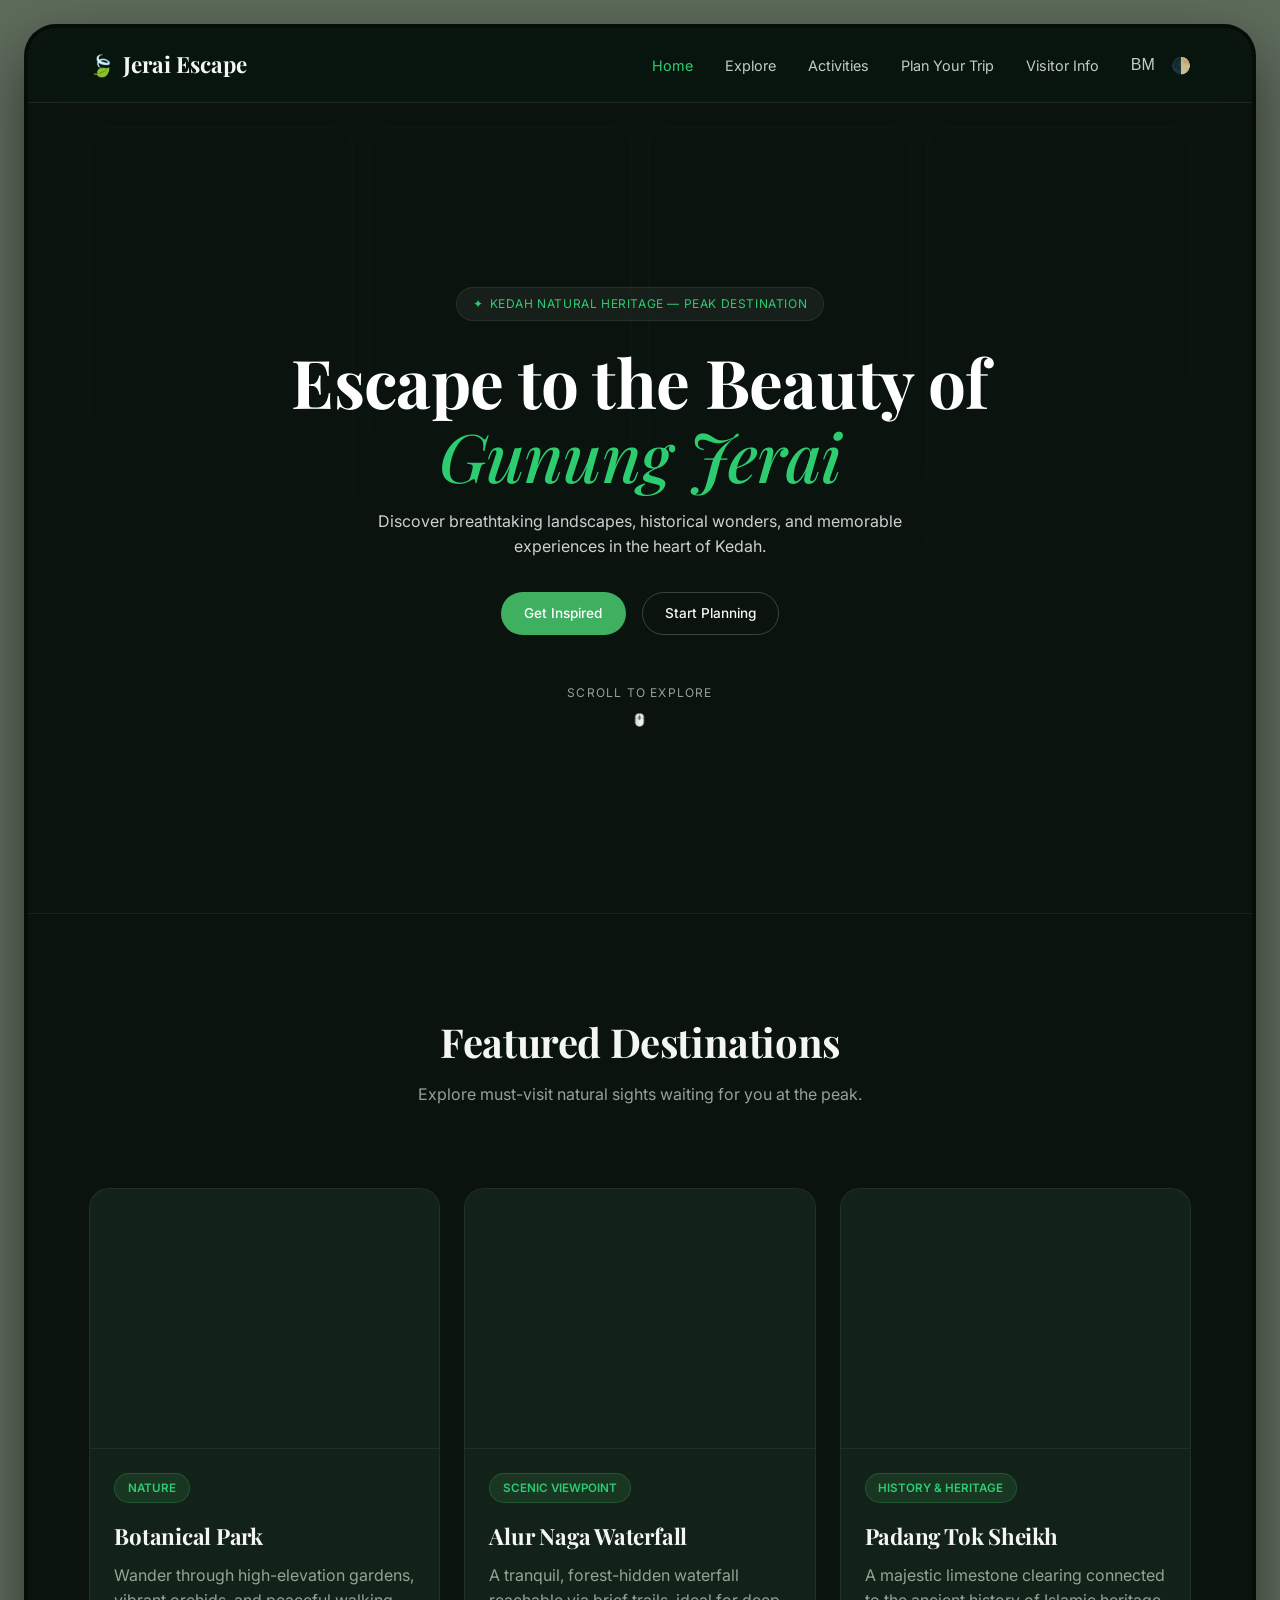
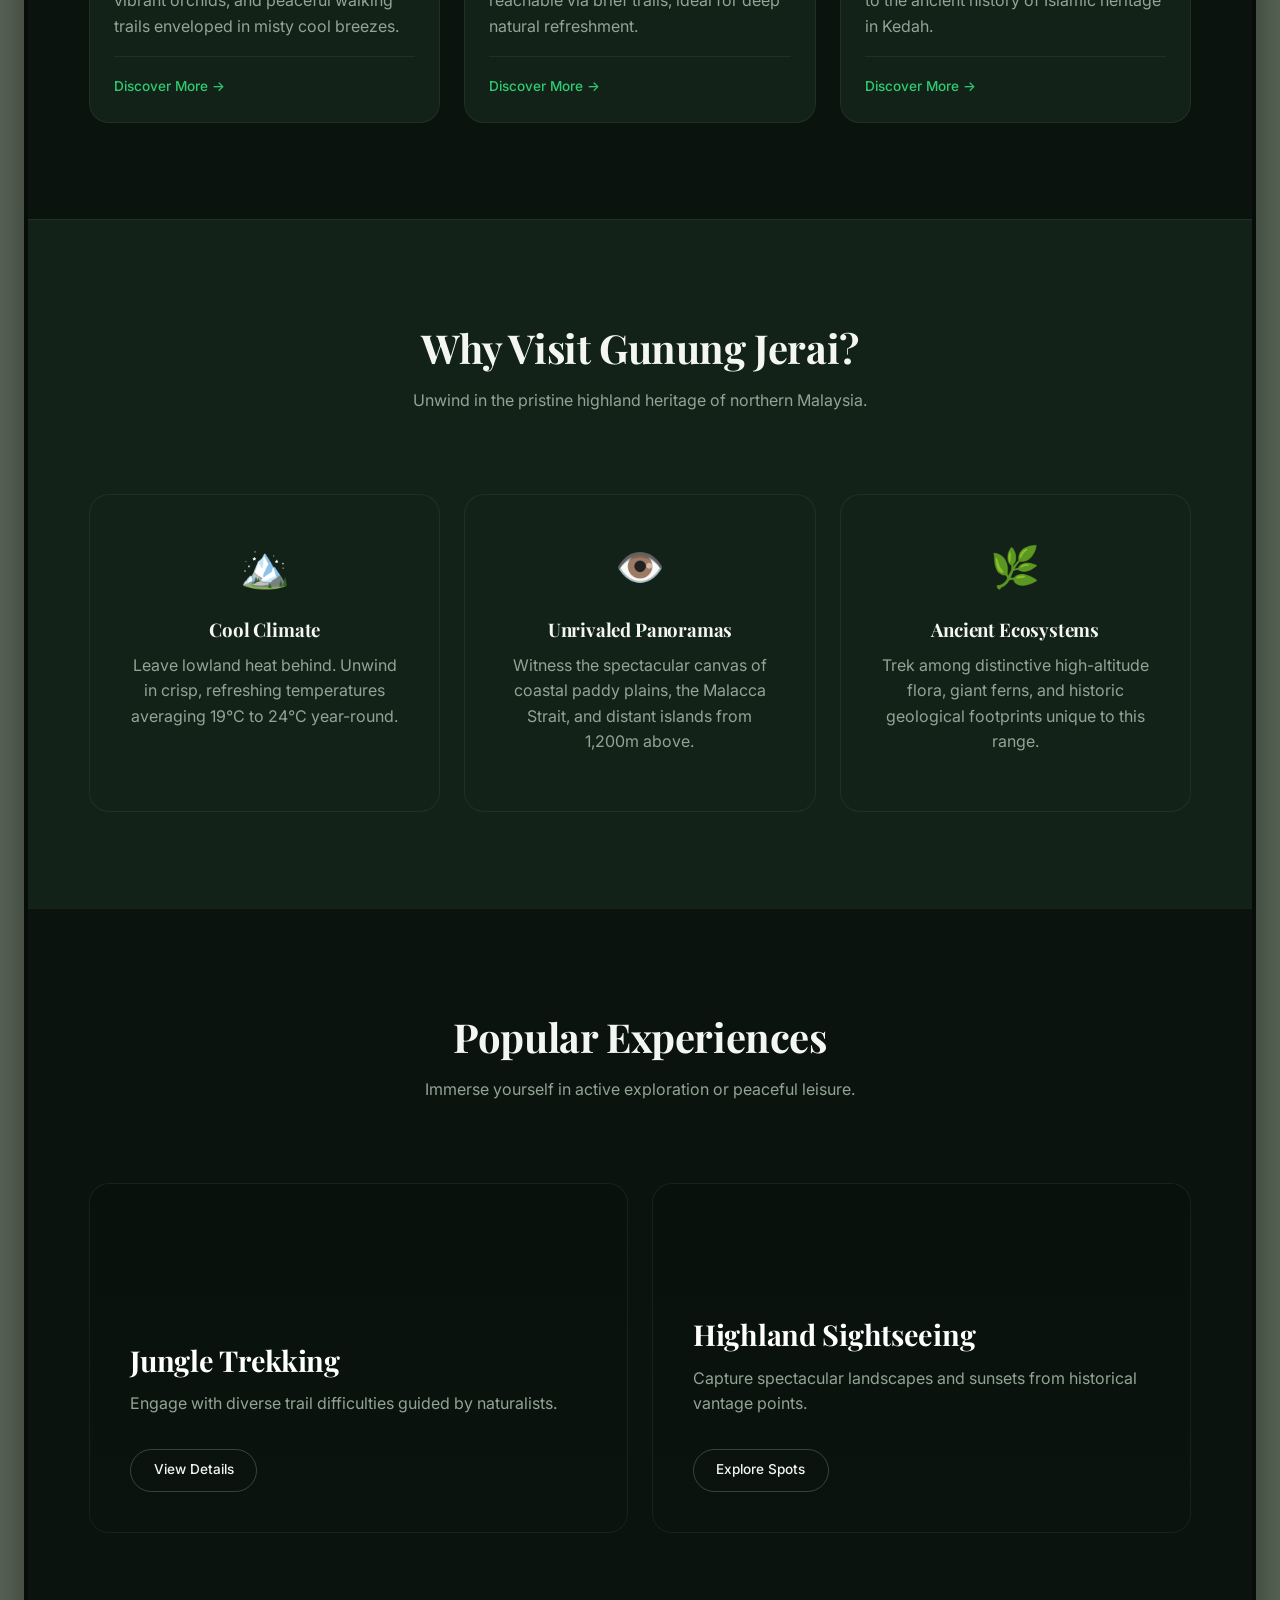
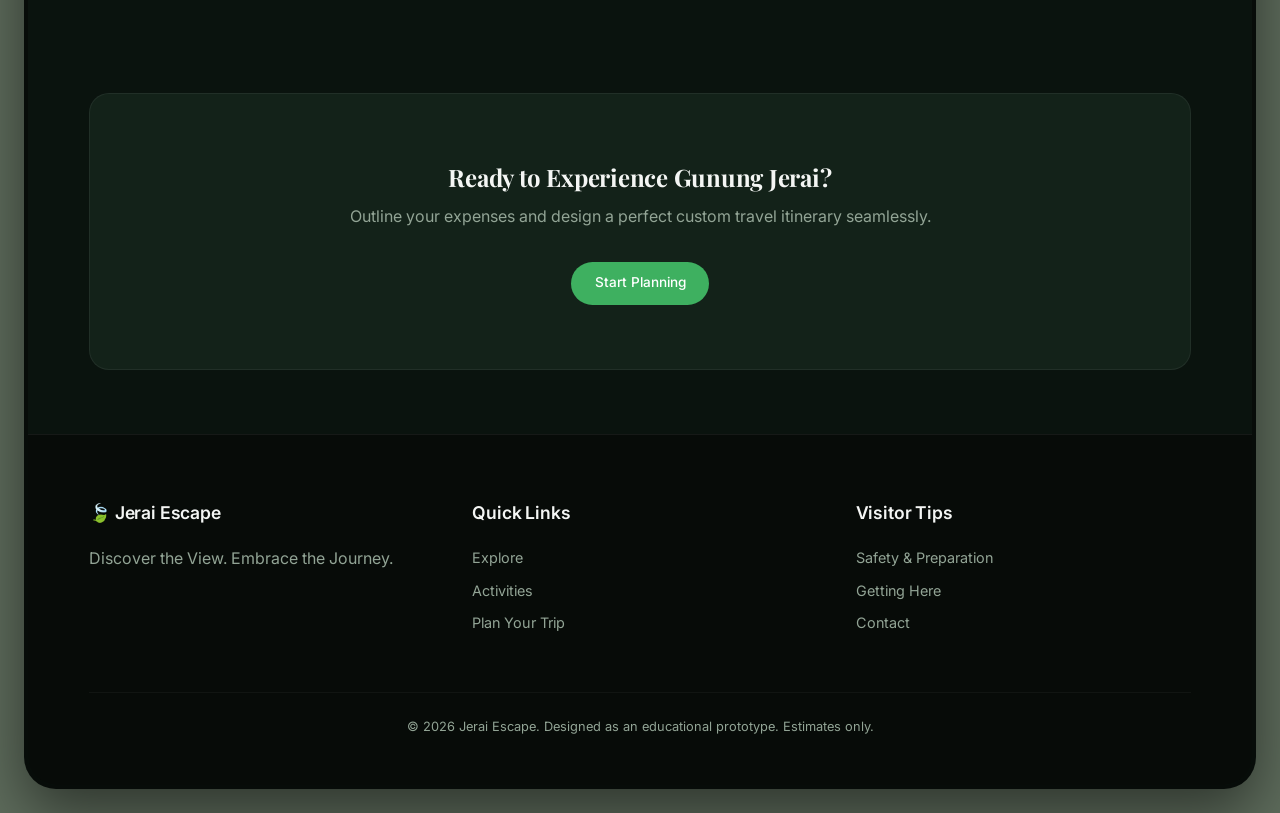
==== index.html @ 663529e4 "Add files via upload" ====
<!DOCTYPE html>
<html lang="en">
<head>
<meta charset="UTF-8">
<meta name="viewport" content="width=device-width, initial-scale=1.0">
<meta name="description" content="Discover Gunung Jerai, Kedah's premier nature tourism destination. Explore beautiful landscapes, waterfalls, and rich heritage.">
<title>Jerai Escape - Modern Nature Tourism</title>
<link rel="stylesheet" href="css/themes.css">
<link rel="stylesheet" href="css/style.css">
<link rel="stylesheet" href="css/responsive.css">
</head>
<body>

<div class="app-container">
<!-- Navbar with translation hooks -->
<nav class="navbar">
    <a href="index.html" class="brand">
    <span class="brand-icon">🍃</span> Jerai Escape
    </a>
    
    <div class="nav-links">
    <a href="index.html" class="active" data-i18n="nav.home">Home</a>
    <a href="attractions.html" data-i18n="nav.explore">Explore</a>
    <a href="activity.html" data-i18n="nav.activities">Activities</a>
    <a href="plan-trip.html" data-i18n="nav.plan">Plan Your Trip</a>
    <a href="visitor-info.html" data-i18n="nav.info">Visitor Info</a>
    
    <div class="controls">
        <button id="lang-toggle" class="btn-icon">BM</button>
        <button id="theme-toggle" class="btn-icon" aria-label="Toggle Theme">🌓</button>
    </div>
    </div>

    <button class="hamburger" aria-label="Menu">☰</button>
</nav>

<main>
    <header class="hero">
    <div class="hero-overlay"></div>
    
    <!-- Lazy loaded background plates -->
    <div class="hero-bg-pane hero-pane-1" style="background-image: url('https://images.unsplash.com/photo-1542272201-b1ca555f8505?auto=format&fit=crop&w=800&q=80');"></div>
    <div class="hero-bg-pane hero-pane-2" style="background-image: url('https://images.unsplash.com/photo-1441974231531-c6227db76b6e?auto=format&fit=crop&w=800&q=80');"></div>
    <div class="hero-bg-pane hero-pane-3" style="background-image: url('https://images.unsplash.com/photo-1432405972618-fc088ee40191?auto=format&fit=crop&w=800&q=80');"></div>
    <div class="hero-bg-pane hero-pane-4" style="background-image: url('https://images.unsplash.com/photo-1507525428034-b723cf961d3e?auto=format&fit=crop&w=800&q=80');"></div>
    <div class="hero-bg-pane hero-pane-5" style="background-image: url('https://images.unsplash.com/photo-1469474968028-56623f02e42e?auto=format&fit=crop&w=800&q=80');"></div>
    <div class="hero-bg-pane hero-pane-6" style="background-image: url('https://images.unsplash.com/photo-1519681393784-d120267933ba?auto=format&fit=crop&w=800&q=80');"></div>
    <div class="hero-bg-pane hero-pane-7" style="background-image: url('https://images.unsplash.com/photo-1502082553048-f009c37129b9?auto=format&fit=crop&w=800&q=80');"></div>

    <div class="hero-content">
        <div class="highlight-badge">
        <span>✦</span> <span data-i18n="hero.badge">Kedah Natural Heritage — Peak Destination</span>
        </div>
        <h1>Escape to the Beauty of <br><span class="color-accent">Gunung Jerai</span></h1>
        <p data-i18n="hero.desc">Discover breathtaking landscapes, historical wonders, and memorable experiences in the heart of Kedah.</p>
        <div class="hero-buttons">
        <a href="attractions.html" class="btn btn-primary" data-i18n="hero.btn_inspire">Get Inspired</a>
        <a href="plan-trip.html" class="btn btn-secondary" data-i18n="hero.btn_plan">Start Planning</a>
        </div>

        <div class="scroll-indicator">
        <span>SCROLL TO EXPLORE</span>
        <span>🖱️</span>
        </div>
    </div>
    </header>

    <section class="section">
    <div class="section-header">
        <h2>Featured Destinations</h2>
        <p>Explore must-visit natural sights waiting for you at the peak.</p>
    </div>
    
    <div class="grid grid-3">
        <article class="card">
        <div class="card-image" style="background-image: url('https://images.unsplash.com/photo-1542272201-b1ca555f8505?auto=format&fit=crop&w=800&q=80');"></div>
        <div class="card-content">
            <span class="badge">Nature</span>
            <h3>Botanical Park</h3>
            <p>Wander through high-elevation gardens, vibrant orchids, and peaceful walking trails enveloped in misty cool breezes.</p>
            <div class="card-footer">
            <a href="attractions.html" class="link-arrow">Discover More →</a>
            </div>
        </div>
        </article>
        
        <article class="card">
        <div class="card-image" style="background-image: url('https://images.unsplash.com/photo-1432405972618-fc088ee40191?auto=format&fit=crop&w=800&q=80');"></div>
        <div class="card-content">
            <span class="badge">Scenic Viewpoint</span>
            <h3>Alur Naga Waterfall</h3>
            <p>A tranquil, forest-hidden waterfall reachable via brief trails, ideal for deep natural refreshment.</p>
            <div class="card-footer">
            <a href="attractions.html" class="link-arrow">Discover More →</a>
            </div>
        </div>
        </article>
        
        <article class="card">
        <div class="card-image" style="background-image: url('https://images.unsplash.com/photo-1519681393784-d120267933ba?auto=format&fit=crop&w=800&q=80');"></div>
        <div class="card-content">
            <span class="badge">History & Heritage</span>
            <h3>Padang Tok Sheikh</h3>
            <p>A majestic limestone clearing connected to the ancient history of Islamic heritage in Kedah.</p>
            <div class="card-footer">
            <a href="attractions.html" class="link-arrow">Discover More →</a>
            </div>
        </div>
        </article>
    </div>
    </section>

    <section class="section bg-dark-accent">
    <div class="section-header">
        <h2>Why Visit Gunung Jerai?</h2>
        <p>Unwind in the pristine highland heritage of northern Malaysia.</p>
    </div>
    <div class="grid grid-3 text-center features">
        <div class="feature-item">
        <div class="feature-icon">🏔️</div>
        <h3>Cool Climate</h3>
        <p>Leave lowland heat behind. Unwind in crisp, refreshing temperatures averaging 19°C to 24°C year-round.</p>
        </div>
        <div class="feature-item">
        <div class="feature-icon">👁️</div>
        <h3>Unrivaled Panoramas</h3>
        <p>Witness the spectacular canvas of coastal paddy plains, the Malacca Strait, and distant islands from 1,200m above.</p>
        </div>
        <div class="feature-item">
        <div class="feature-icon">🌿</div>
        <h3>Ancient Ecosystems</h3>
        <p>Trek among distinctive high-altitude flora, giant ferns, and historic geological footprints unique to this range.</p>
        </div>
    </div>
    </section>

    <section class="section">
    <div class="section-header">
        <h2>Popular Experiences</h2>
        <p>Immerse yourself in active exploration or peaceful leisure.</p>
    </div>
    <div class="grid grid-2">
        <div class="activity-card" style="background-image: url('https://images.unsplash.com/photo-1551632811-561732d1e306?auto=format&fit=crop&w=800&q=80');">
        <div class="activity-info">
            <h3>Jungle Trekking</h3>
            <p>Engage with diverse trail difficulties guided by naturalists.</p>
            <a href="activity.html" class="btn btn-secondary" style="margin-top: 1rem;">View Details</a>
        </div>
        </div>
        <div class="activity-card" style="background-image: url('https://images.unsplash.com/photo-1469474968028-56623f02e42e?auto=format&fit=crop&w=800&q=80');">
        <div class="activity-info">
            <h3>Highland Sightseeing</h3>
            <p>Capture spectacular landscapes and sunsets from historical vantage points.</p>
            <a href="activity.html" class="btn btn-secondary" style="margin-top: 1rem;">Explore Spots</a>
        </div>
        </div>
    </div>
    </section>

    <section class="section cta-banner text-center">
    <h2>Ready to Experience Gunung Jerai?</h2>
    <p>Outline your expenses and design a perfect custom travel itinerary seamlessly.</p>
    <div class="hero-buttons justify-center" style="margin-top: 2rem;">
        <a href="plan-trip.html" class="btn btn-primary" data-i18n="hero.btn_plan">Plan Your Trip</a>
    </div>
    </section>
</main>

<footer class="footer">
    <div class="footer-content">
    <div class="footer-section">
        <h4>🍃 Jerai Escape</h4>
        <p>Discover the View. Embrace the Journey.</p>
    </div>
    <div class="footer-section">
        <h4>Quick Links</h4>
        <a href="attractions.html" data-i18n="nav.explore">Explore Destinations</a>
        <a href="activity.html" data-i18n="nav.activities">Activities & Tours</a>
        <a href="plan-trip.html" data-i18n="nav.plan">Trip Planner & Budget</a>
    </div>
    <div class="footer-section">
        <h4>Visitor Tips</h4>
        <a href="visitor-info.html">Safety & Preparation</a>
        <a href="visitor-info.html">Getting Here</a>
        <a href="visitor-info.html#contact">Contact</a>
    </div>
    </div>
    <div class="footer-bottom">
    <p>&copy; 2026 Jerai Escape. Designed as an educational prototype. Estimates only.</p>
    </div>
</footer>

</div> 

<!-- MUST BE LOADED IN THIS ORDER -->
<script src="js/translations.js"></script>
<script src="js/main.js"></script>
</body>
</html>
---- css/themes.css ----
:root {
/* Sage outer backdrop */
--outer-bg: #5E6C5C; 

/* Natural Dark Theme (Inspired by Pura Vida) */
--bg-primary: #0A130E; /* Deep forest night */
--bg-secondary: #132219; /* Jungle dark */
--text-primary: #F4F6F4; /* Soft warm ivory */
--text-secondary: #92A495; /* Muted natural sage */

--primary-color: #3EB060; /* Vibrant leaf green */
--primary-dark: #226437; /* Forest green shade */
--accent-color: #2ECC71; /* Highlighting */
--accent-light: #A8BDA0; /* Soft Sage Green */
--accent-gold: #D3AD69; /* Warm historic highlight */

--nav-bg: rgba(15, 24, 19, 0.45); /* Highly translucent glass */
--footer-bg: #070B08;
--footer-text: #92A495;

--border-radius: 20px;
--transition-speed: 0.3s;

--border-color: rgba(255, 255, 255, 0.06);
--glass-border: rgba(255, 255, 255, 0.08);
--shadow-sm: 0 4px 12px rgba(0, 0, 0, 0.3);
--shadow-md: 0 8px 24px rgba(0, 0, 0, 0.4);
}

[data-theme="light"] {
/* Warm Earthy Light Mode Alternative */
--outer-bg: #A3B19B; 
--bg-primary: #F4F1E6; /* Warm sand/cream */
--bg-secondary: #E8E5D7; /* Muted linen */
--text-primary: #1C2720; /* Deep foliage charcoal */
--text-secondary: #5C695E; /* Forest sage shadow */

--primary-color: #1F5132; /* Rich dark leaf */
--primary-dark: #0D2616;
--accent-color: #2D8B4E; 
--accent-light: #7B8F77;
--accent-gold: #B38E3F;

--nav-bg: rgba(244, 241, 230, 0.7);
--footer-bg: #1C2720;
--footer-text: #E8E5D7;

--border-color: rgba(28, 39, 32, 0.08);
--glass-border: rgba(28, 39, 32, 0.12);
--shadow-sm: 0 2px 8px rgba(28, 39, 32, 0.06);
--shadow-md: 0 4px 16px rgba(28, 39, 32, 0.1);
}
---- css/style.css ----
@import url('https://fonts.googleapis.com/css2?family=Inter:wght@300;400;500;600&family=Playfair+Display:ital,wght@0,500;0,600;0,700;1,500&display=swap');

* {
margin: 0;
padding: 0;
box-sizing: border-box;
}

body {
font-family: 'Inter', sans-serif;
background-color: var(--outer-bg);
color: var(--text-primary);
line-height: 1.6;
padding: 24px; 
min-height: 100vh;
transition: background-color var(--transition-speed), color var(--transition-speed);
}

.app-container {
max-width: 1400px;
margin: 0 auto;
background-color: var(--bg-primary);
border-radius: 32px; 
border: 4px solid rgba(0, 0, 0, 0.35); 
overflow: hidden;
box-shadow: 0 24px 60px rgba(0,0,0,0.5);
display: flex;
flex-direction: column;
min-height: calc(100vh - 48px);
}

h1, h2, h3, h4 {
font-family: 'Playfair Display', serif;
color: var(--text-primary);
margin-bottom: 0.5rem;
letter-spacing: -0.01em;
}

a {
text-decoration: none;
color: inherit;
transition: color var(--transition-speed);
}

p {
margin-bottom: 1rem;
color: var(--text-secondary);
}

.text-center { text-align: center; }
.justify-center { justify-content: center; }
.bg-dark-accent { background-color: var(--bg-secondary); }

.navbar {
background: var(--nav-bg);
backdrop-filter: blur(12px) saturate(180%);
-webkit-backdrop-filter: blur(12px) saturate(180%);
border-bottom: 1px solid var(--glass-border);
position: sticky;
top: 0;
z-index: 1000;
padding: 1.2rem 5%;
display: flex;
justify-content: space-between;
align-items: center;
}

.brand {
font-family: 'Playfair Display', serif;
font-size: 1.4rem;
font-weight: 700;
color: var(--text-primary);
display: flex;
align-items: center;
gap: 0.5rem;
}

.brand-icon {
color: var(--accent-color);
font-size: 1.3rem;
}

.nav-links {
display: flex;
gap: 2rem;
align-items: center;
font-size: 0.9rem;
}

.nav-links a {
opacity: 0.8;
font-weight: 400;
}

.nav-links a:hover, .nav-links a.active {
color: var(--accent-color);
opacity: 1;
}

.controls {
display: flex;
gap: 1rem;
}

.btn {
display: inline-flex;
align-items: center;
justify-content: center;
padding: 0.6rem 1.4rem;
border-radius: 50px;
font-weight: 500;
font-size: 0.85rem;
cursor: pointer;
transition: all var(--transition-speed);
border: 1px solid transparent;
}

.btn-primary {
background-color: var(--primary-color);
color: #FFFFFF;
}

.btn-primary:hover {
background-color: var(--primary-dark);
transform: translateY(-2px);
}

.btn-secondary {
background-color: transparent;
border-color: rgba(255, 255, 255, 0.2);
color: var(--text-primary);
}

.btn-secondary:hover {
background-color: rgba(255, 255, 255, 0.1);
transform: translateY(-2px);
}

.btn-icon {
background: none;
border: none;
cursor: pointer;
font-size: 1rem;
color: var(--text-primary);
opacity: 0.8;
}

.btn-icon:hover { opacity: 1; }

.hamburger {
display: none;
background: none;
border: none;
font-size: 1.4rem;
cursor: pointer;
color: var(--text-primary);
}

.highlight-badge {
display: inline-flex;
align-items: center;
gap: 0.4rem;
background-color: rgba(255, 255, 255, 0.05);
border: 1px solid var(--glass-border);
color: var(--text-secondary);
font-size: 0.75rem;
padding: 0.4rem 1rem;
border-radius: 50px;
margin-bottom: 1.5rem;
text-transform: uppercase;
letter-spacing: 0.05em;
}

.highlight-badge span { color: var(--accent-color); }

.hero {
position: relative;
min-height: 90vh;
display: grid;
grid-template-columns: repeat(4, 1fr);
grid-template-rows: repeat(2, 1fr);
gap: 1rem;
padding: 1.5rem 5%;
}

.hero-overlay {
position: absolute;
top: 0; left: 0; width: 100%; height: 100%;
background: linear-gradient(rgba(10, 19, 14, 0.2), rgba(10, 19, 14, 0.85));
z-index: 2;
pointer-events: none;
}

.hero-bg-pane {
border-radius: var(--border-radius);
background-size: cover;
background-position: center;
filter: brightness(0.4) contrast(1.1);
border: 1px solid var(--border-color);
transition: transform var(--transition-speed);
}

.hero-bg-pane:hover { transform: scale(1.01); }

.hero-pane-1 { grid-column: 1 / 2; grid-row: 1 / 3; }
.hero-pane-2 { grid-column: 2 / 3; grid-row: 1 / 2; }
.hero-pane-3 { grid-column: 3 / 4; grid-row: 1 / 2; }
.hero-pane-4 { grid-column: 4 / 5; grid-row: 1 / 2; }
.hero-pane-5 { grid-column: 2 / 3; grid-row: 2 / 3; }
.hero-pane-6 { grid-column: 3 / 4; grid-row: 2 / 3; }
.hero-pane-7 { grid-column: 4 / 5; grid-row: 2 / 3; }

.hero-content {
grid-column: 1 / 5;
grid-row: 1 / 3;
z-index: 3;
display: flex;
flex-direction: column;
align-items: center;
justify-content: center;
text-align: center;
padding: 2rem;
pointer-events: auto;
}

.hero-content h1 {
font-size: 4.2rem;
line-height: 1.1;
font-weight: 700;
color: #FFFFFF;
margin-bottom: 1rem;
max-width: 900px;
}

.hero-content h1 .color-accent {
color: var(--accent-color);
font-family: 'Playfair Display', serif;
font-style: italic;
font-weight: 500;
}

.hero-content p {
font-size: 1rem;
margin-bottom: 2rem;
color: rgba(255, 255, 255, 0.8);
max-width: 550px;
}

.hero-buttons {
display: flex;
gap: 1rem;
justify-content: center;
}

.scroll-indicator {
margin-top: 3rem;
font-size: 0.75rem;
letter-spacing: 0.1em;
color: var(--text-secondary);
display: flex;
flex-direction: column;
align-items: center;
gap: 0.5rem;
animation: pulse 2s infinite;
}

.section {
padding: 6rem 5%;
border-top: 1px solid var(--border-color);
}

.header-section {
border-top: none;
padding-bottom: 2rem;
}

.section-header {
margin-bottom: 4rem;
display: flex;
flex-direction: column;
align-items: center;
text-align: center;
}

.section-header h2 {
font-size: 2.5rem;
color: var(--text-primary);
}

.grid {
display: grid;
gap: 1.5rem;
}

.grid-3 { grid-template-columns: repeat(3, 1fr); }
.grid-2 { grid-template-columns: repeat(2, 1fr); }

.card {
background-color: var(--bg-secondary);
border-radius: var(--border-radius);
overflow: hidden;
border: 1px solid var(--border-color);
transition: transform var(--transition-speed), box-shadow var(--transition-speed);
display: flex;
flex-direction: column;
}

.card:hover {
transform: translateY(-4px);
border-color: rgba(62, 176, 96, 0.3);
}

.card-image {
height: 260px;
background-size: cover;
background-position: center;
border-bottom: 1px solid var(--border-color);
}

.card-content {
padding: 1.5rem;
display: flex;
flex-direction: column;
flex-grow: 1;
}

.badge {
background-color: rgba(62, 176, 96, 0.15);
color: var(--accent-color);
font-size: 0.725rem;
font-weight: 600;
text-transform: uppercase;
padding: 0.3rem 0.8rem;
border-radius: 50px;
align-self: flex-start;
margin-bottom: 1rem;
border: 1px solid rgba(62, 176, 96, 0.25);
}

.card h3 {
font-size: 1.4rem;
margin-bottom: 0.5rem;
}

.card-footer {
margin-top: auto;
padding-top: 1rem;
border-top: 1px solid var(--border-color);
}

.link-arrow {
color: var(--accent-color);
font-weight: 500;
display: inline-flex;
align-items: center;
gap: 0.3rem;
font-size: 0.85rem;
}

.link-arrow:hover { color: #FFFFFF; }

.features .feature-item {
background-color: var(--bg-secondary);
border-radius: var(--border-radius);
border: 1px solid var(--border-color);
padding: 2.5rem;
transition: transform var(--transition-speed);
}

.features .feature-item:hover { transform: translateY(-3px); }

.feature-icon {
font-size: 2.5rem;
margin-bottom: 1rem;
}

.activity-card {
border-radius: var(--border-radius);
min-height: 350px;
background-size: cover;
background-position: center;
display: flex;
align-items: flex-end;
padding: 2.5rem;
color: #FFFFFF;
border: 1px solid var(--border-color);
position: relative;
overflow: hidden;
}

.activity-card::before {
content: '';
position: absolute;
top: 0; left: 0; right: 0; bottom: 0;
background: linear-gradient(rgba(0,0,0,0.1), rgba(10,19,14,0.9));
z-index: 1;
}

.activity-info {
position: relative;
z-index: 2;
}

.activity-info h3 {
color: #FFFFFF;
font-size: 1.8rem;
}

.cta-banner {
background-color: var(--bg-secondary);
border: 1px solid var(--border-color);
margin: 4rem 5%;
border-radius: var(--border-radius);
padding: 4rem 2rem;
}

.explorer-controls {
max-width: 600px;
margin: 2rem auto 0;
display: flex;
flex-direction: column;
gap: 1.5rem;
}

.search-input {
width: 100%;
padding: 1rem 1.5rem;
border-radius: 50px;
border: 1px solid var(--border-color);
background-color: var(--bg-secondary);
color: var(--text-primary);
font-family: inherit;
font-size: 1rem;
outline: none;
transition: border-color var(--transition-speed);
}

.search-input:focus {
border-color: var(--primary-color);
}

.filter-group {
display: flex;
justify-content: center;
gap: 0.5rem;
flex-wrap: wrap;
}

.filter-btn {
background: transparent;
border: 1px solid var(--border-color);
color: var(--text-secondary);
padding: 0.5rem 1.2rem;
border-radius: 50px;
cursor: pointer;
font-size: 0.85rem;
transition: all var(--transition-speed);
}

.filter-btn:hover {
background: rgba(255, 255, 255, 0.05);
color: var(--text-primary);
}

.filter-btn.active {
background: var(--primary-color);
border-color: var(--primary-color);
color: #fff;
}

.detail-header {
min-height: 50vh;
background-size: cover;
background-position: center;
display: flex;
align-items: center;
justify-content: center;
padding: 2rem 5%;
border-bottom: 1px solid var(--border-color);
}

.detail-header h1 {
font-size: 3.5rem;
color: #fff;
}

.info-card {
padding: 2rem;
border-radius: var(--border-radius);
border: 1px solid var(--border-color);
}

.info-card h4 {
font-family: 'Inter', sans-serif;
font-size: 0.9rem;
color: var(--text-secondary);
margin-bottom: 0.5rem;
text-transform: uppercase;
letter-spacing: 0.05em;
}

/* ========================================================
NEW: Phase 4 Styles (Forms, Itinerary List)
======================================================== */

.form-group {
margin-bottom: 1.5rem;
display: flex;
flex-direction: column;
}

.form-group label {
font-size: 0.85rem;
color: var(--text-secondary);
margin-bottom: 0.5rem;
text-transform: uppercase;
letter-spacing: 0.05em;
}

.form-control {
width: 100%;
padding: 0.8rem 1.2rem;
border-radius: 12px;
border: 1px solid var(--border-color);
background-color: var(--bg-primary); /* Darker inset look */
color: var(--text-primary);
font-family: inherit;
font-size: 1rem;
outline: none;
transition: border-color var(--transition-speed);
}

.form-control:focus {
border-color: var(--primary-color);
}

/* Styling for select dropdown to fit the dark theme */
select.form-control {
appearance: none;
background-image: url("data:image/svg+xml;charset=US-ASCII,%3Csvg%20xmlns%3D%22http%3A%2F%2Fwww.w3.org%2F2000%2Fsvg%22%20width%3D%22292.4%22%20height%3D%22292.4%22%3E%3Cpath%20fill%3D%22%2392A495%22%20d%3D%22M287%2069.4a17.6%2017.6%200%200%200-13-5.4H18.4c-5%200-9.3%201.8-12.9%205.4A17.6%2017.6%200%200%200%200%2082.2c0%205%201.8%209.3%205.4%2012.9l128%20127.9c3.6%203.6%207.8%205.4%2012.8%205.4s9.2-1.8%2012.8-5.4L287%2095c3.5-3.5%205.4-7.8%205.4-12.8%200-5-1.9-9.2-5.5-12.8z%22%2F%3E%3C%2Fsvg%3E");
background-repeat: no-repeat;
background-position: right 1rem top 50%;
background-size: 0.65rem auto;
}

select.form-control option {
background-color: var(--bg-secondary);
color: var(--text-primary);
}

.itinerary-list {
display: flex;
flex-direction: column;
gap: 0.8rem;
}

.itinerary-item {
display: flex;
justify-content: space-between;
align-items: center;
padding: 1rem 1.5rem;
background-color: rgba(255, 255, 255, 0.03);
border: 1px solid var(--border-color);
border-radius: 12px;
transition: background-color var(--transition-speed);
}

.itinerary-item:hover {
background-color: rgba(255, 255, 255, 0.06);
}

.itinerary-name {
font-weight: 500;
color: var(--text-primary);
}

/* ========================================================
Footer
======================================================== */

.footer {
background-color: var(--footer-bg);
color: var(--footer-text);
padding: 4rem 5% 2rem;
border-top: 1px solid var(--border-color);
margin-top: auto;
}

.footer-content {
display: grid;
grid-template-columns: repeat(auto-fit, minmax(220px, 1fr));
gap: 3rem;
margin-bottom: 3rem;
}

.footer-section h4 {
color: var(--text-primary);
font-size: 1.1rem;
font-family: 'Inter', sans-serif;
font-weight: 600;
margin-bottom: 1.2rem;
}

.footer-section a {
display: block;
margin-bottom: 0.6rem;
color: var(--text-secondary);
font-size: 0.9rem;
}

.footer-section a:hover { color: var(--accent-color); }

.footer-bottom {
border-top: 1px solid rgba(255,255,255,0.04);
padding-top: 1.5rem;
font-size: 0.8rem;
text-align: center;
color: rgba(255,255,255,0.3);
}

@keyframes pulse {
0%, 100% { opacity: 0.6; }
50% { opacity: 0.2; }
}

/* ========================================================
NEW: Phase 5 Styles (Info Lists & FAQs)
======================================================== */

.info-list {
list-style: none;
padding: 0;
display: flex;
flex-direction: column;
gap: 1rem;
}

.info-list li {
position: relative;
padding-left: 1.8rem;
color: var(--text-secondary);
}

.info-list li::before {
content: '✦';
position: absolute;
left: 0;
color: var(--accent-color);
font-size: 0.9rem;
}

.faq-container {
display: flex;
flex-direction: column;
gap: 1.5rem;
max-width: 800px;
margin: 0 auto;
}

.faq-item {
background-color: var(--bg-secondary);
border: 1px solid var(--border-color);
padding: 1.5rem;
border-radius: 16px;
}

.faq-question {
color: var(--text-primary);
font-family: 'Inter', sans-serif;
font-size: 1.05rem;
margin-bottom: 0.5rem;
}

.faq-answer {
color: var(--text-secondary);
margin-bottom: 0;
font-size: 0.95rem;
}
---- css/responsive.css ----
/* Responsive adjustments */
@media (max-width: 1200px) {
.hero-content h1 {
font-size: 3.2rem;
}
}

@media (max-width: 992px) {
body {
padding: 12px; /* Slim outer wrap on tablets */
}

.app-container {
border-radius: 20px;
}

.hero {
grid-template-columns: repeat(2, 1fr);
grid-template-rows: repeat(4, 1fr);
min-height: auto;
}

.hero-pane-1 { grid-column: 1 / 3; grid-row: 1 / 2; }
.hero-pane-2, .hero-pane-3, .hero-pane-4, 
.hero-pane-5, .hero-pane-6, .hero-pane-7 {
display: none; /* Simplify image background grids on tablets */
}

.hero-content {
grid-column: 1 / 3;
grid-row: 1 / 5;
padding: 4rem 1.5rem;
}

.grid-3 {
grid-template-columns: repeat(2, 1fr);
}
}

@media (max-width: 768px) {
body {
padding: 0; /* Remove outer margin on mobile to utilize canvas fully */
}

.app-container {
border-radius: 0;
border: none;
}

.navbar {
padding: 1rem 1.5rem;
}

.nav-links {
display: none;
flex-direction: column;
position: absolute;
top: 100%;
left: 0;
width: 100%;
background-color: rgba(10, 19, 14, 0.98);
backdrop-filter: blur(20px);
padding: 2rem 0;
border-bottom: 1px solid var(--border-color);
}

.nav-links.active {
display: flex;
}

.nav-links a {
padding: 0.75rem 2rem;
width: 100%;
text-align: left;
font-size: 1rem;
}

.controls {
padding: 0.75rem 2rem;
width: 100%;
justify-content: flex-start;
}

.hamburger {
display: block;
}

.hero-content h1 {
font-size: 2.2rem;
}

.hero-buttons {
flex-direction: column;
width: 100%;
}

.btn {
width: 100%;
}

.grid-3, .grid-2 {
grid-template-columns: 1fr;
}

.section {
padding: 4rem 1.5rem;
}

.section-header h2 {
font-size: 2rem;
}

.cta-banner {
margin: 2rem 1rem;
padding: 2rem 1.5rem;
}
}
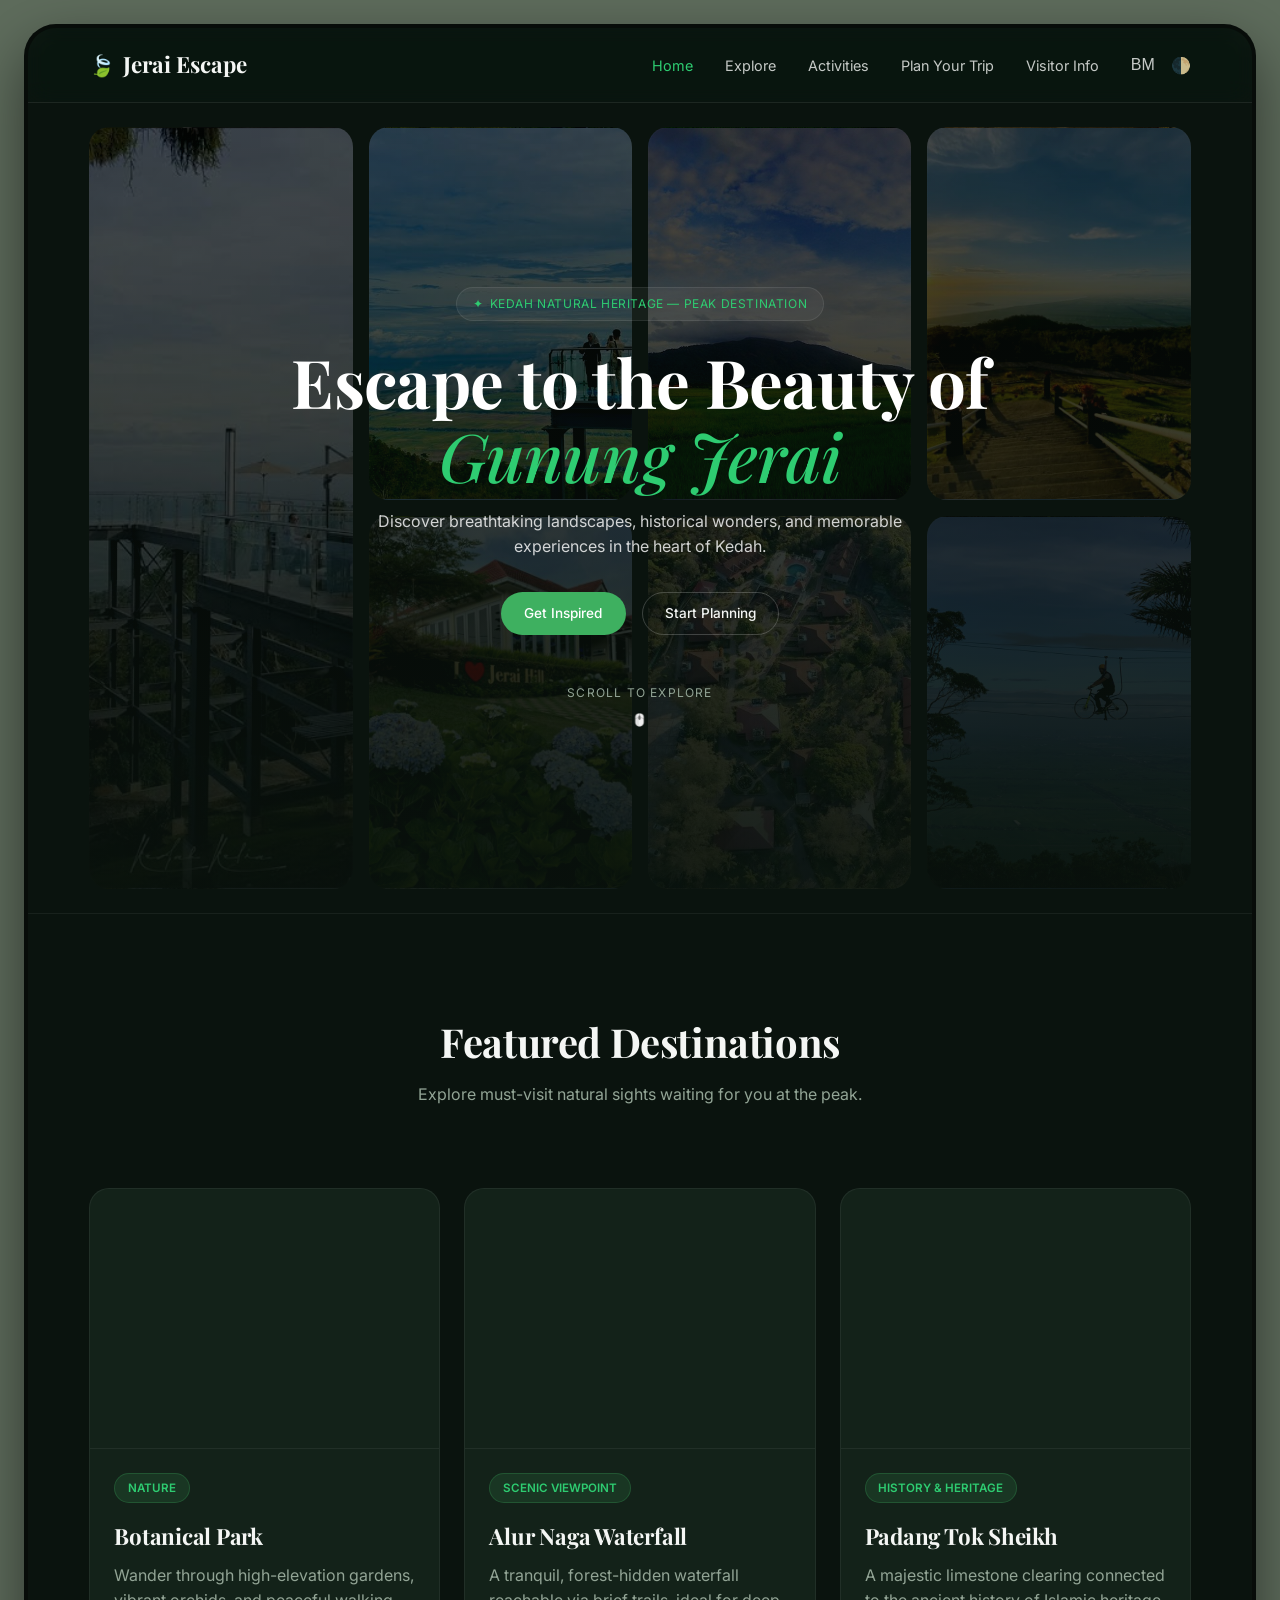
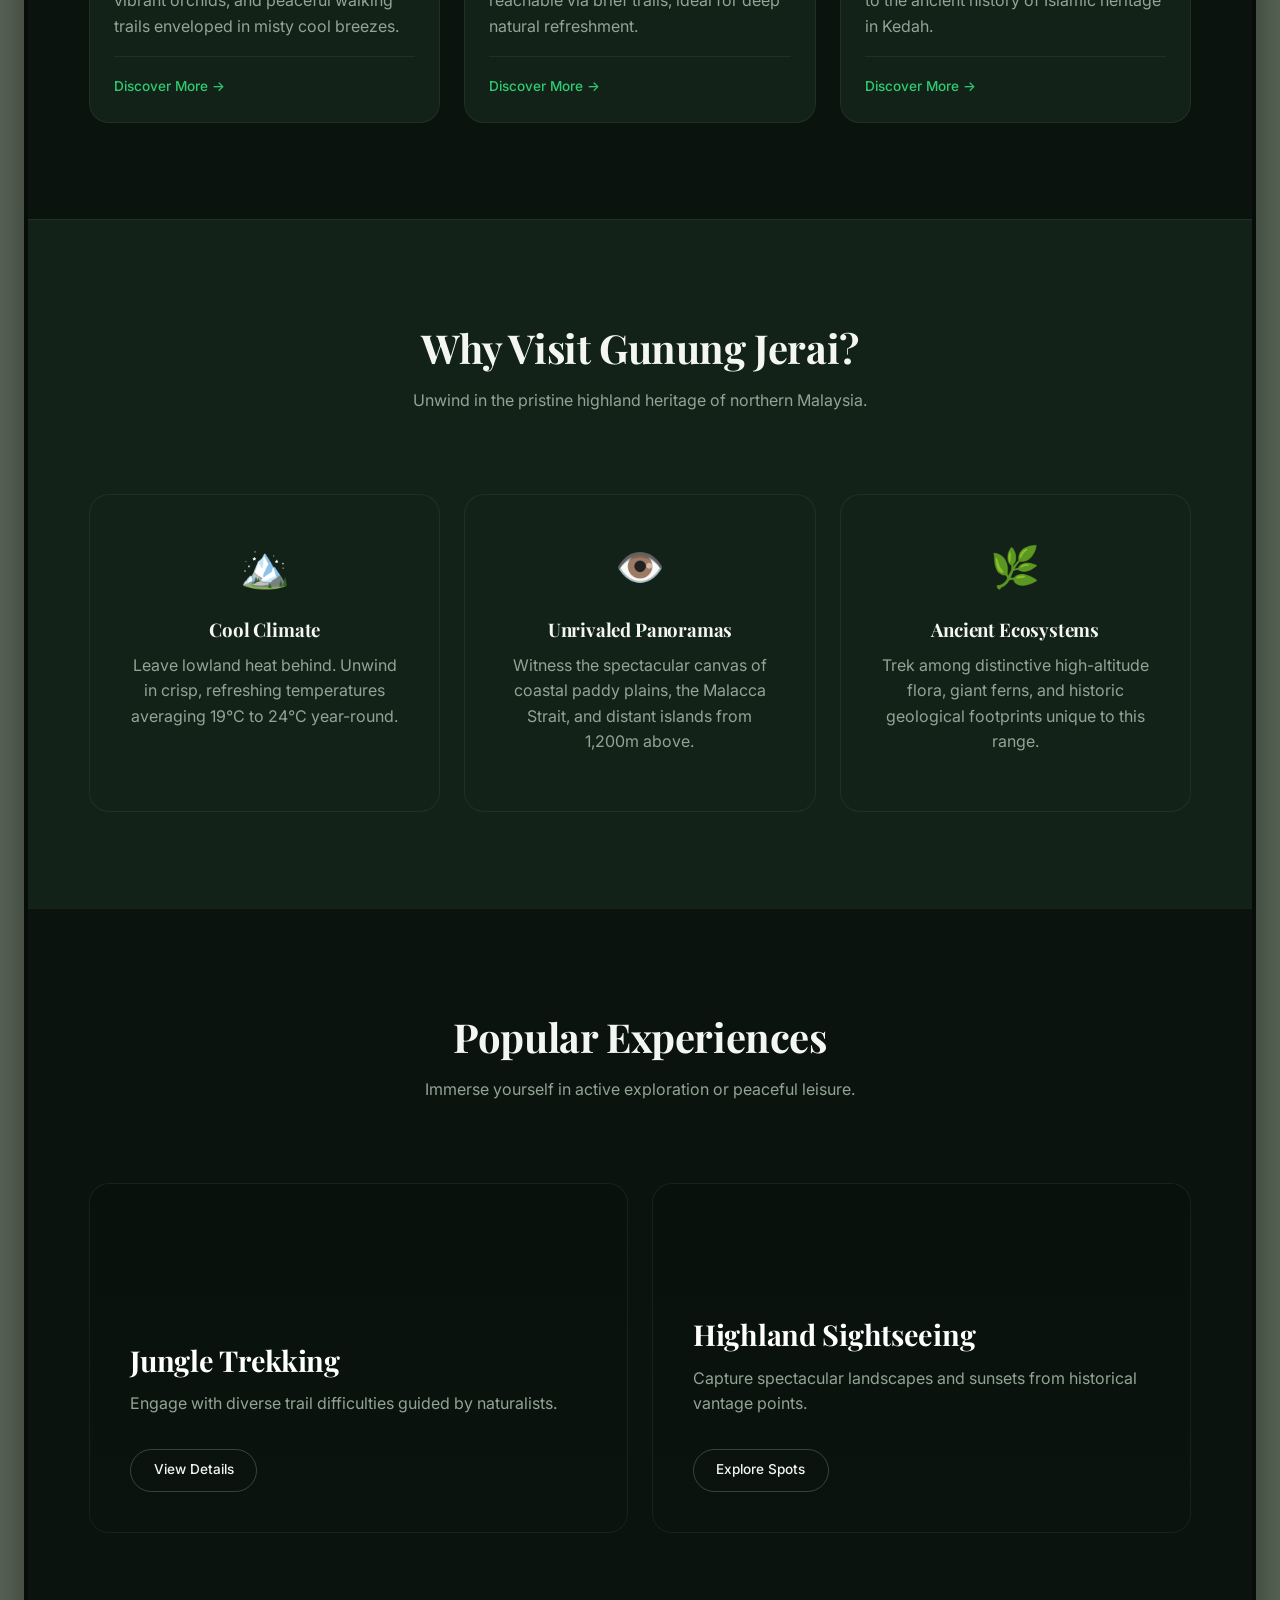
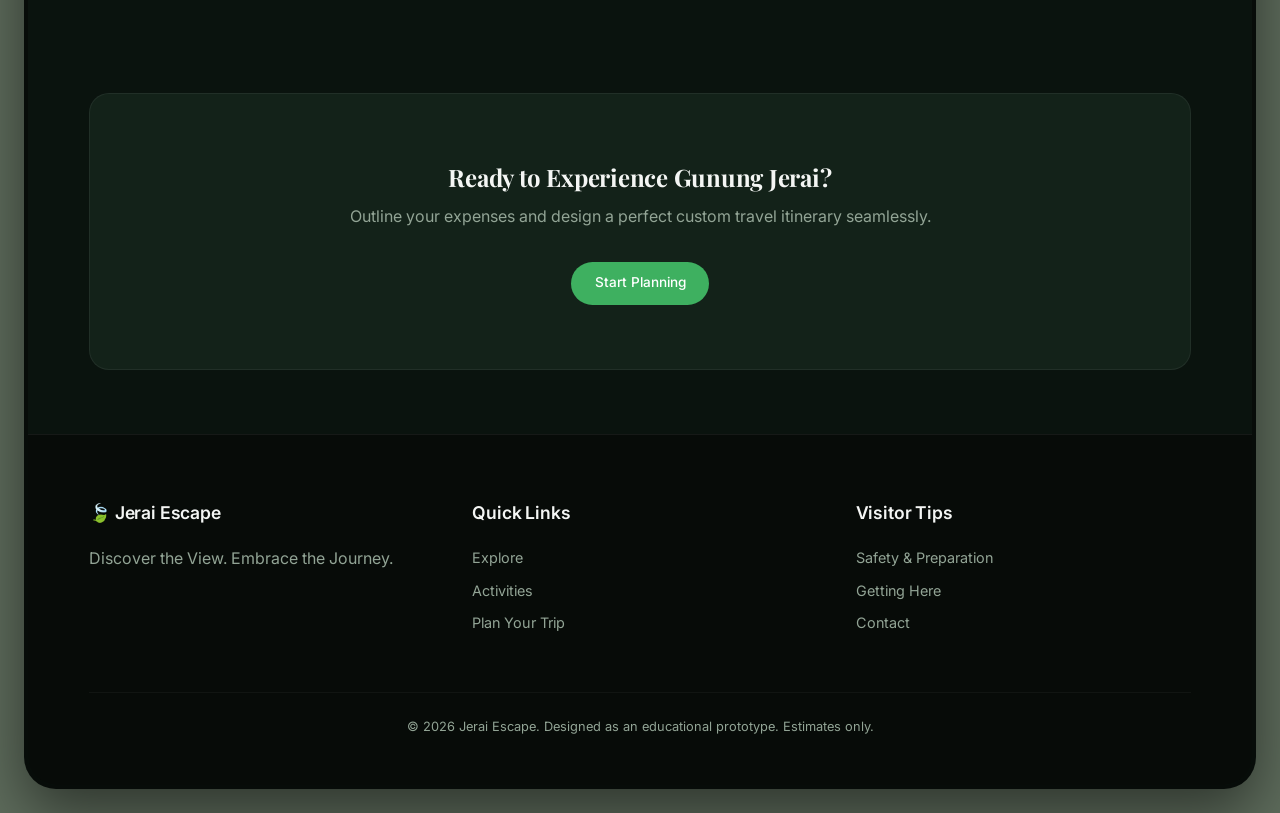
==== commit 05842da7: "Replace background images with local assets" ====
--- a/index.html
+++ b/index.html
@@ -36,34 +36,34 @@
 
 <main>
     <header class="hero">
-    <div class="hero-overlay"></div>
-    
-    <!-- Lazy loaded background plates -->
-    <div class="hero-bg-pane hero-pane-1" style="background-image: url('https://images.unsplash.com/photo-1542272201-b1ca555f8505?auto=format&fit=crop&w=800&q=80');"></div>
-    <div class="hero-bg-pane hero-pane-2" style="background-image: url('https://images.unsplash.com/photo-1441974231531-c6227db76b6e?auto=format&fit=crop&w=800&q=80');"></div>
-    <div class="hero-bg-pane hero-pane-3" style="background-image: url('https://images.unsplash.com/photo-1432405972618-fc088ee40191?auto=format&fit=crop&w=800&q=80');"></div>
-    <div class="hero-bg-pane hero-pane-4" style="background-image: url('https://images.unsplash.com/photo-1507525428034-b723cf961d3e?auto=format&fit=crop&w=800&q=80');"></div>
-    <div class="hero-bg-pane hero-pane-5" style="background-image: url('https://images.unsplash.com/photo-1469474968028-56623f02e42e?auto=format&fit=crop&w=800&q=80');"></div>
-    <div class="hero-bg-pane hero-pane-6" style="background-image: url('https://images.unsplash.com/photo-1519681393784-d120267933ba?auto=format&fit=crop&w=800&q=80');"></div>
-    <div class="hero-bg-pane hero-pane-7" style="background-image: url('https://images.unsplash.com/photo-1502082553048-f009c37129b9?auto=format&fit=crop&w=800&q=80');"></div>
+        <div class="hero-overlay"></div>
+        
+        <!-- Lazy loaded background plates using your local images -->
+        <div class="hero-bg-pane hero-pane-1" style="background-image: url('assets/images/GunungJerai7.jpg');"></div>
+        <div class="hero-bg-pane hero-pane-2" style="background-image: url('assets/images/GunungJerai5.jpg');"></div>
+        <div class="hero-bg-pane hero-pane-3" style="background-image: url('assets/images/GunungJerai4.jpg');"></div>
+        <div class="hero-bg-pane hero-pane-4" style="background-image: url('assets/images/GunungJerai1.jpg');"></div>
+        <div class="hero-bg-pane hero-pane-5" style="background-image: url('assets/images/GunungJerai2.jpg');"></div>
+        <div class="hero-bg-pane hero-pane-6" style="background-image: url('assets/images/GunungJerai6.jpg');"></div>
+        <div class="hero-bg-pane hero-pane-7" style="background-image: url('assets/images/GunungJerai3.jpg');"></div>
 
-    <div class="hero-content">
-        <div class="highlight-badge">
-        <span>✦</span> <span data-i18n="hero.badge">Kedah Natural Heritage — Peak Destination</span>
+        <div class="hero-content">
+          <div class="highlight-badge">
+            <span>✦</span> <span data-i18n="hero.badge">Kedah Natural Heritage — Peak Destination</span>
+          </div>
+          <h1>Escape to the Beauty of <br><span class="color-accent">Gunung Jerai</span></h1>
+          <p data-i18n="hero.desc">Discover breathtaking landscapes, historical wonders, and memorable experiences in the heart of Kedah.</p>
+          <div class="hero-buttons">
+            <a href="attractions.html" class="btn btn-primary" data-i18n="hero.btn_inspire">Get Inspired</a>
+            <a href="plan-trip.html" class="btn btn-secondary" data-i18n="hero.btn_plan">Start Planning</a>
+          </div>
+
+          <div class="scroll-indicator">
+            <span>SCROLL TO EXPLORE</span>
+            <span>🖱️</span>
+          </div>
         </div>
-        <h1>Escape to the Beauty of <br><span class="color-accent">Gunung Jerai</span></h1>
-        <p data-i18n="hero.desc">Discover breathtaking landscapes, historical wonders, and memorable experiences in the heart of Kedah.</p>
-        <div class="hero-buttons">
-        <a href="attractions.html" class="btn btn-primary" data-i18n="hero.btn_inspire">Get Inspired</a>
-        <a href="plan-trip.html" class="btn btn-secondary" data-i18n="hero.btn_plan">Start Planning</a>
-        </div>
-
-        <div class="scroll-indicator">
-        <span>SCROLL TO EXPLORE</span>
-        <span>🖱️</span>
-        </div>
-    </div>
-    </header>
+      </header>
 
     <section class="section">
     <div class="section-header">
@@ -196,4 +196,4 @@
 <script src="js/translations.js"></script>
 <script src="js/main.js"></script>
 </body>
-</html>+</html>
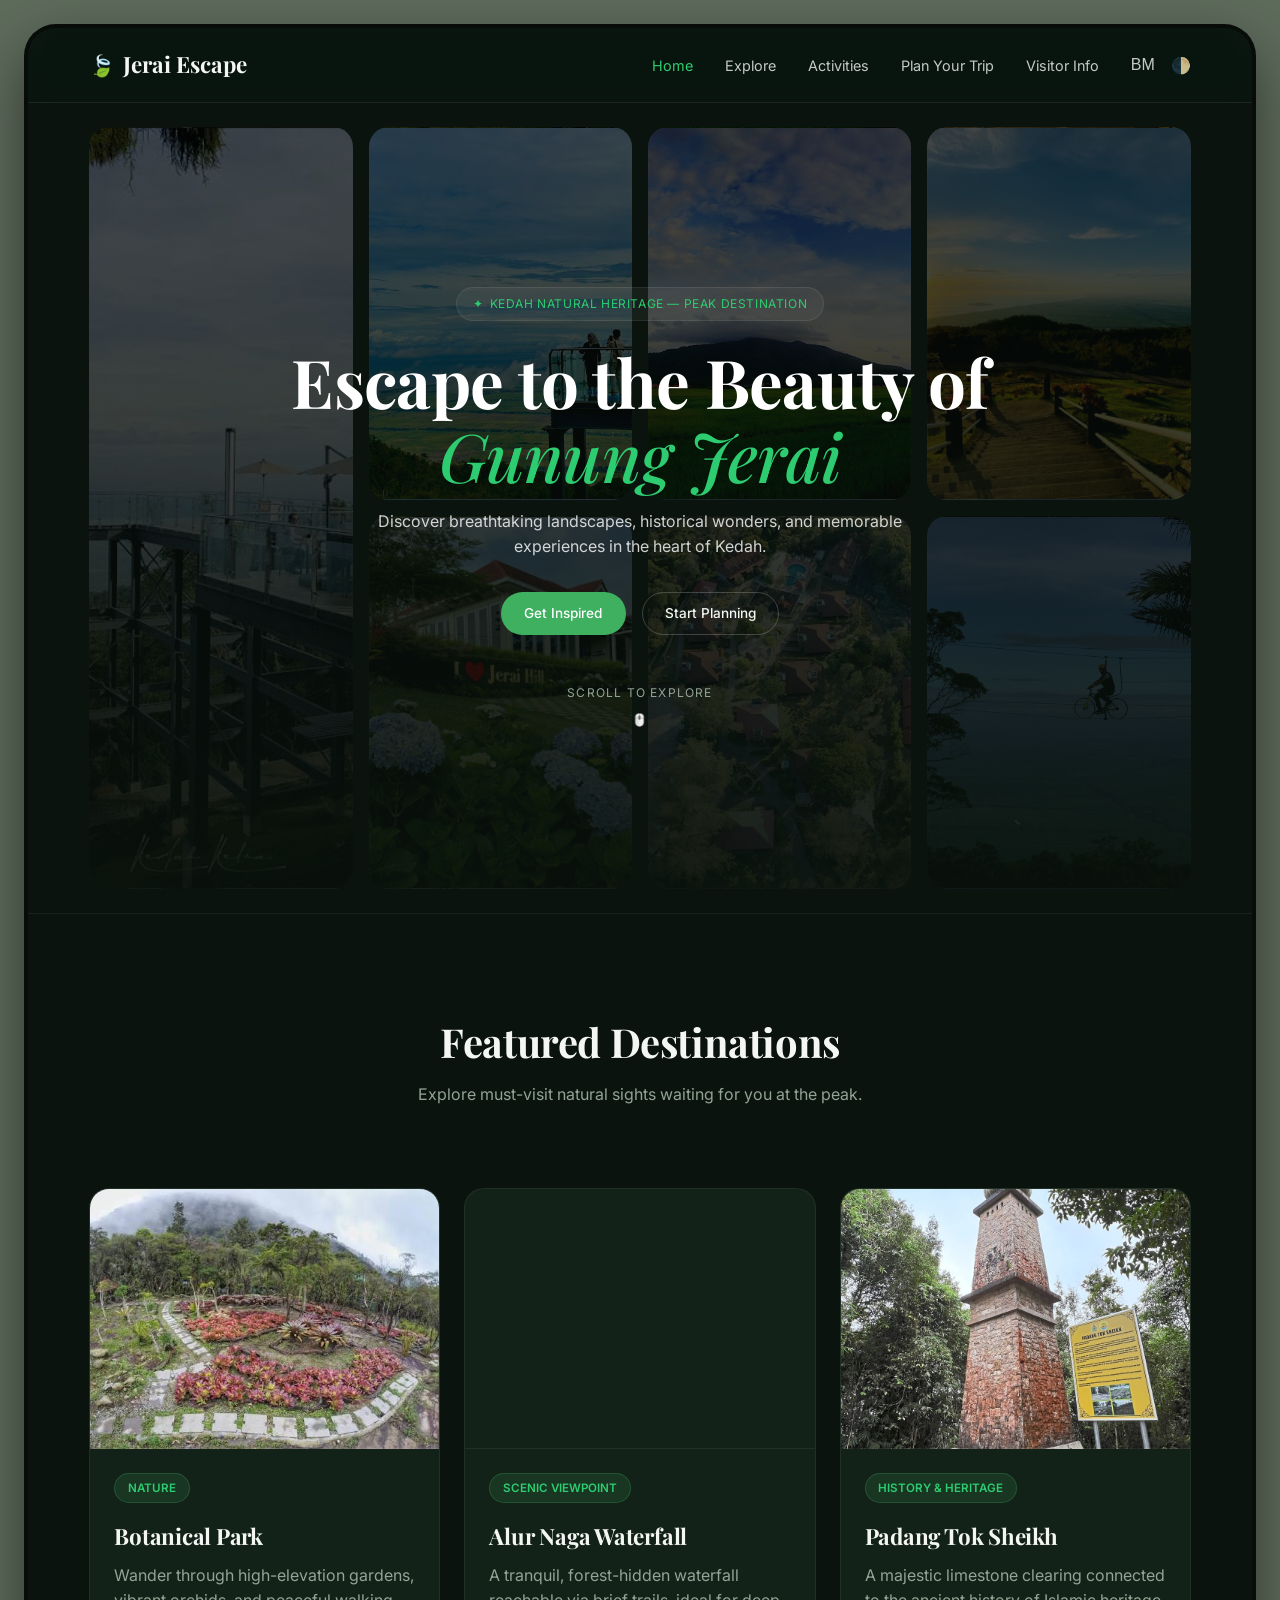
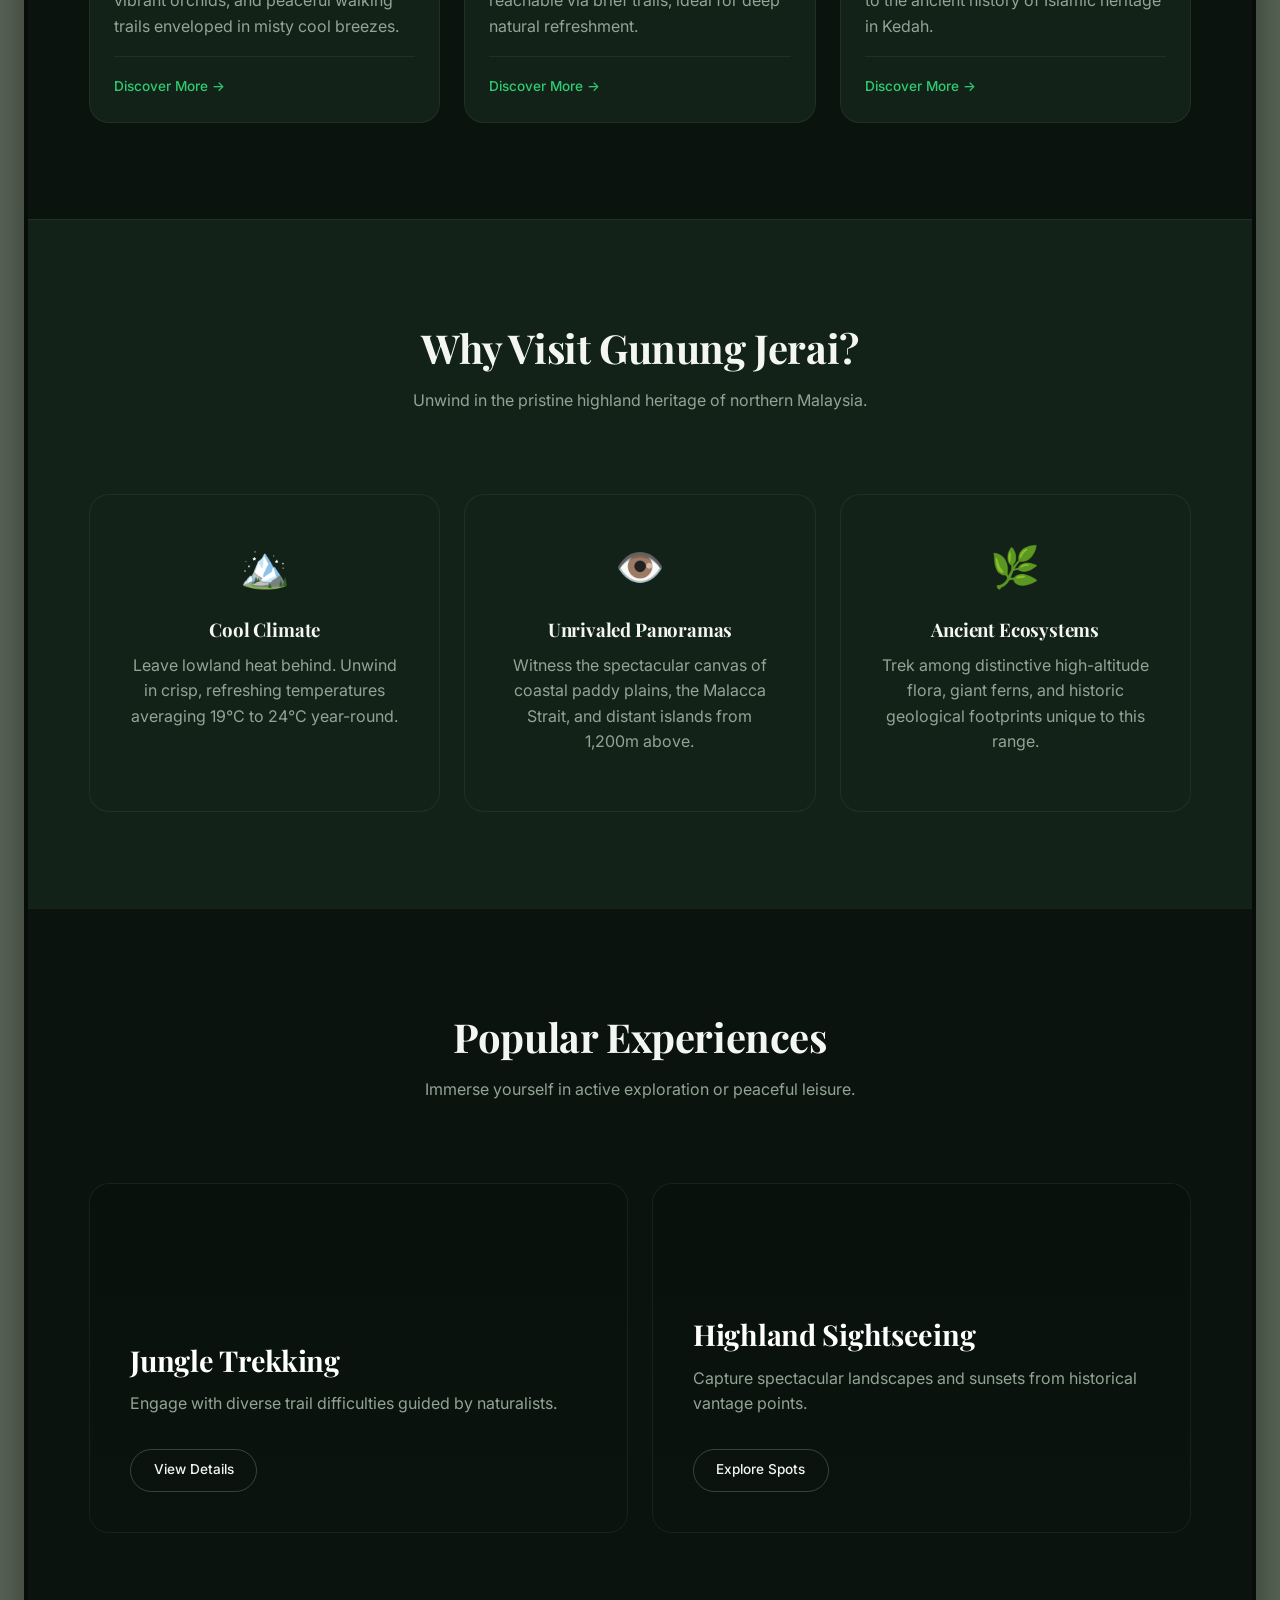
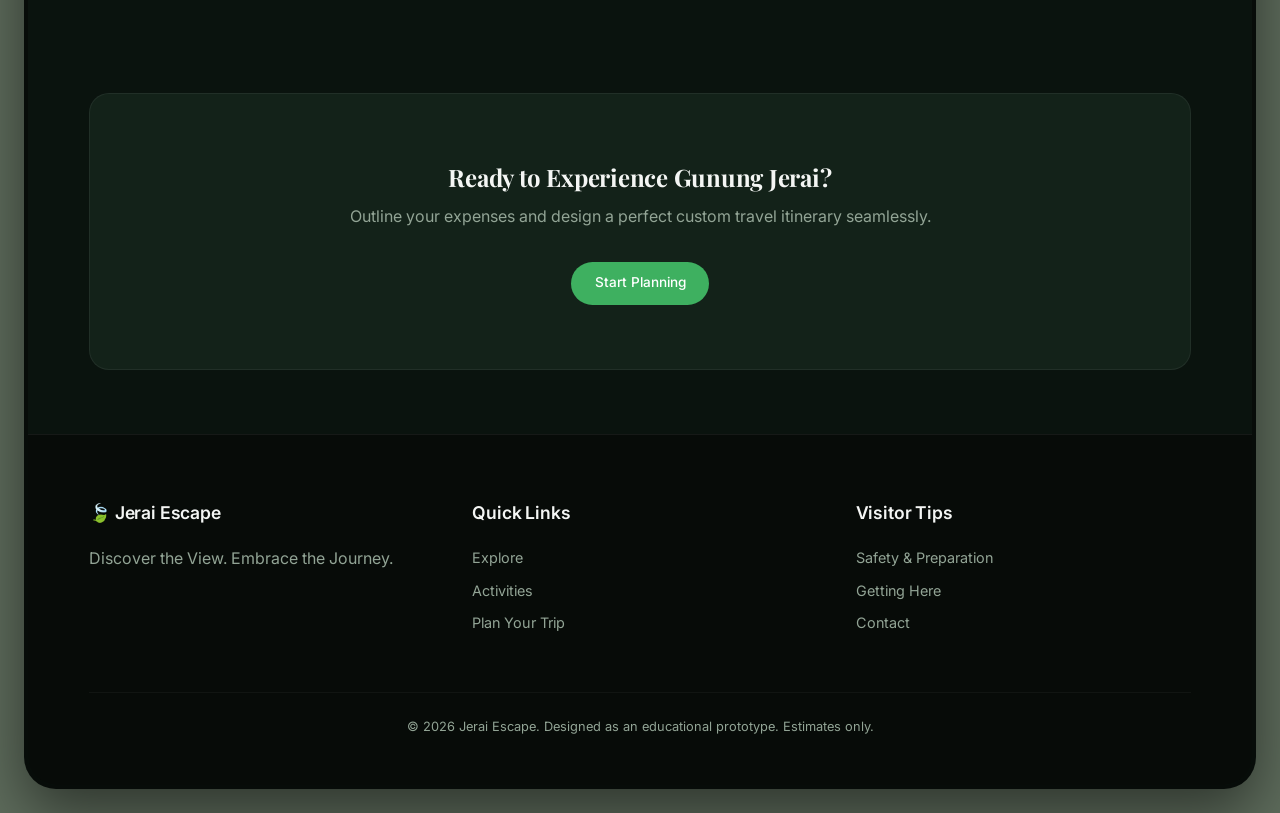
==== commit ed997dc0: "Refactor featured destinations section in index.html" ====
--- a/index.html
+++ b/index.html
@@ -66,49 +66,49 @@
       </header>
 
     <section class="section">
-    <div class="section-header">
-        <h2>Featured Destinations</h2>
-        <p>Explore must-visit natural sights waiting for you at the peak.</p>
-    </div>
-    
-    <div class="grid grid-3">
-        <article class="card">
-        <div class="card-image" style="background-image: url('https://images.unsplash.com/photo-1542272201-b1ca555f8505?auto=format&fit=crop&w=800&q=80');"></div>
-        <div class="card-content">
-            <span class="badge">Nature</span>
-            <h3>Botanical Park</h3>
-            <p>Wander through high-elevation gardens, vibrant orchids, and peaceful walking trails enveloped in misty cool breezes.</p>
-            <div class="card-footer">
-            <a href="attractions.html" class="link-arrow">Discover More →</a>
+        <div class="section-header">
+          <h2>Featured Destinations</h2>
+          <p>Explore must-visit natural sights waiting for you at the peak.</p>
+        </div>
+        
+        <div class="grid grid-3">
+          <article class="card">
+            <div class="card-image" style="background-image: url('assets/images/GunungJeraiBotanicalPark.jpg');"></div>
+            <div class="card-content">
+              <span class="badge">Nature</span>
+              <h3>Botanical Park</h3>
+              <p>Wander through high-elevation gardens, vibrant orchids, and peaceful walking trails enveloped in misty cool breezes.</p>
+              <div class="card-footer">
+                <a href="attractions.html" class="link-arrow">Discover More →</a>
+              </div>
             </div>
+          </article>
+          
+          <article class="card">
+            <div class="card-image" style="background-image: url('assets/images/AirTerjunAlurNaga.jpg');"></div>
+            <div class="card-content">
+              <span class="badge">Scenic Viewpoint</span>
+              <h3>Alur Naga Waterfall</h3>
+              <p>A tranquil, forest-hidden waterfall reachable via brief trails, ideal for deep natural refreshment.</p>
+              <div class="card-footer">
+                <a href="attractions.html" class="link-arrow">Discover More →</a>
+              </div>
+            </div>
+          </article>
+          
+          <article class="card">
+            <div class="card-image" style="background-image: url('assets/images/PadangTokSheikh.jpeg');"></div>
+            <div class="card-content">
+              <span class="badge">History & Heritage</span>
+              <h3>Padang Tok Sheikh</h3>
+              <p>A majestic limestone clearing connected to the ancient history of Islamic heritage in Kedah.</p>
+              <div class="card-footer">
+                <a href="attractions.html" class="link-arrow">Discover More →</a>
+              </div>
+            </div>
+          </article>
         </div>
-        </article>
-        
-        <article class="card">
-        <div class="card-image" style="background-image: url('https://images.unsplash.com/photo-1432405972618-fc088ee40191?auto=format&fit=crop&w=800&q=80');"></div>
-        <div class="card-content">
-            <span class="badge">Scenic Viewpoint</span>
-            <h3>Alur Naga Waterfall</h3>
-            <p>A tranquil, forest-hidden waterfall reachable via brief trails, ideal for deep natural refreshment.</p>
-            <div class="card-footer">
-            <a href="attractions.html" class="link-arrow">Discover More →</a>
-            </div>
-        </div>
-        </article>
-        
-        <article class="card">
-        <div class="card-image" style="background-image: url('https://images.unsplash.com/photo-1519681393784-d120267933ba?auto=format&fit=crop&w=800&q=80');"></div>
-        <div class="card-content">
-            <span class="badge">History & Heritage</span>
-            <h3>Padang Tok Sheikh</h3>
-            <p>A majestic limestone clearing connected to the ancient history of Islamic heritage in Kedah.</p>
-            <div class="card-footer">
-            <a href="attractions.html" class="link-arrow">Discover More →</a>
-            </div>
-        </div>
-        </article>
-    </div>
-    </section>
+      </section>
 
     <section class="section bg-dark-accent">
     <div class="section-header">
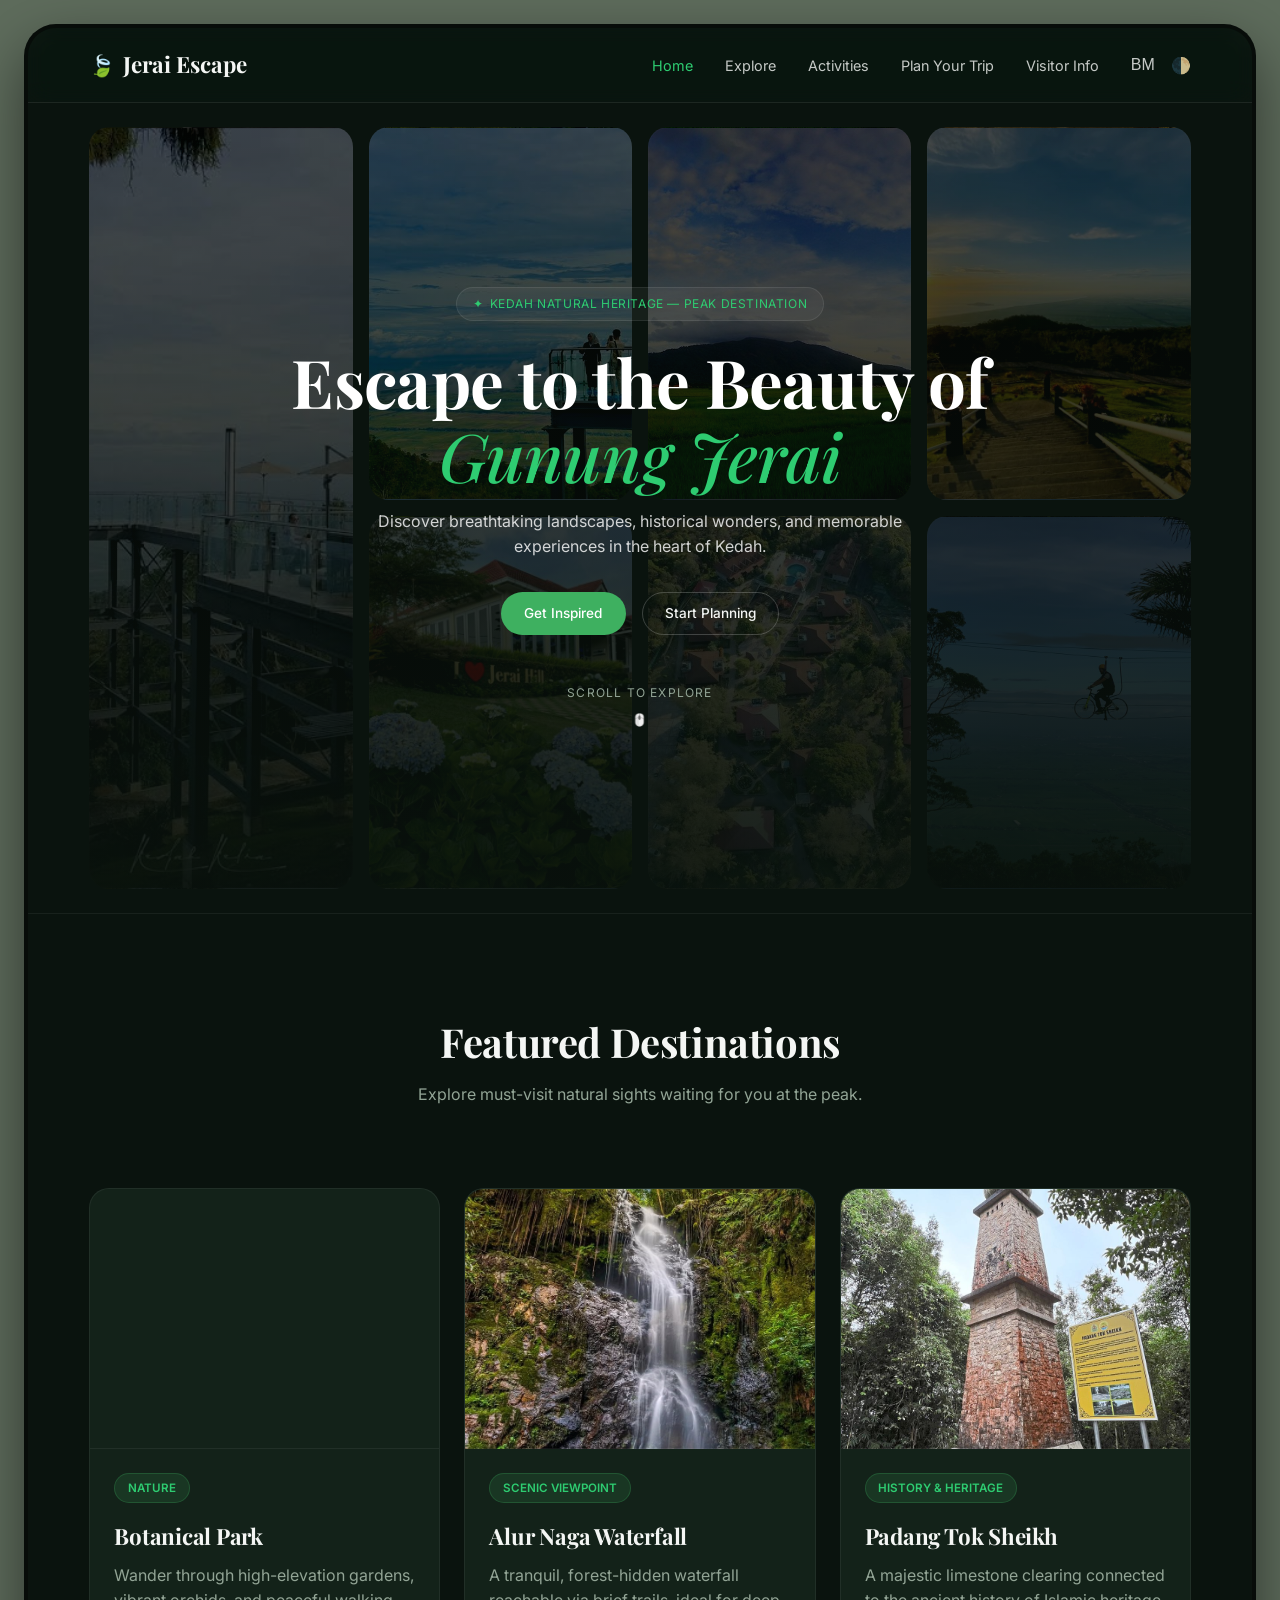
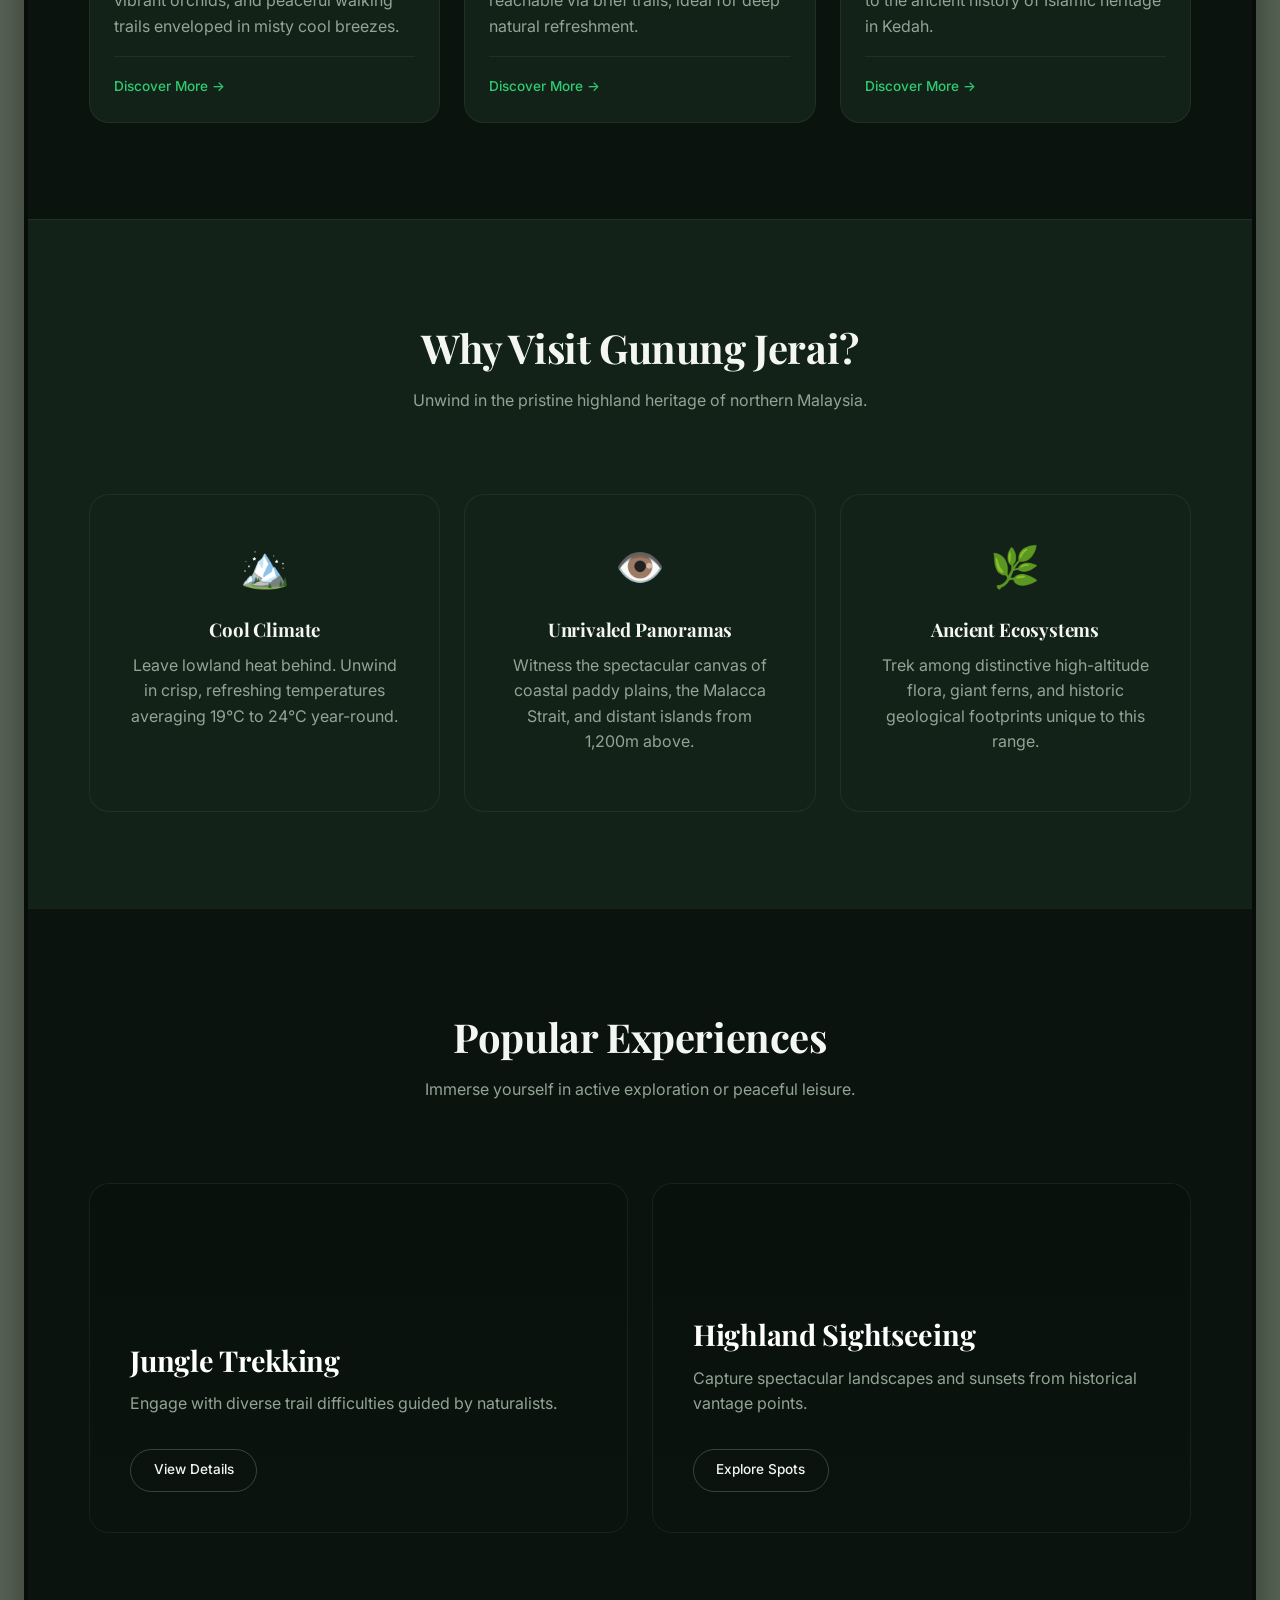
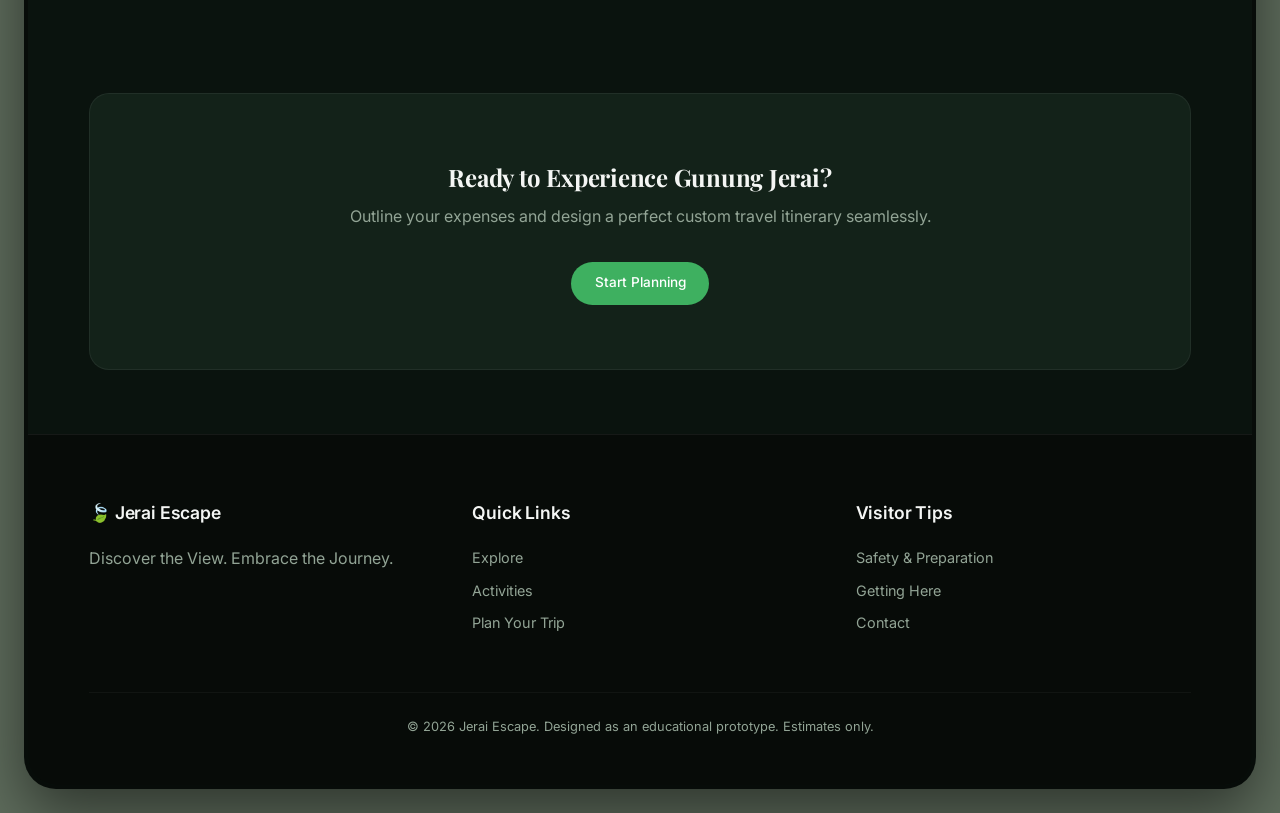
==== commit 7905ff20: "Update image file extensions from .jpg to .jpeg" ====
--- a/index.html
+++ b/index.html
@@ -73,7 +73,7 @@
         
         <div class="grid grid-3">
           <article class="card">
-            <div class="card-image" style="background-image: url('assets/images/GunungJeraiBotanicalPark.jpg');"></div>
+            <div class="card-image" style="background-image: url('assets/images/GunungJeraiBotanicalPark.jpeg');"></div>
             <div class="card-content">
               <span class="badge">Nature</span>
               <h3>Botanical Park</h3>
@@ -85,7 +85,7 @@
           </article>
           
           <article class="card">
-            <div class="card-image" style="background-image: url('assets/images/AirTerjunAlurNaga.jpg');"></div>
+            <div class="card-image" style="background-image: url('assets/images/AirTerjunAlurNaga.jpeg');"></div>
             <div class="card-content">
               <span class="badge">Scenic Viewpoint</span>
               <h3>Alur Naga Waterfall</h3>
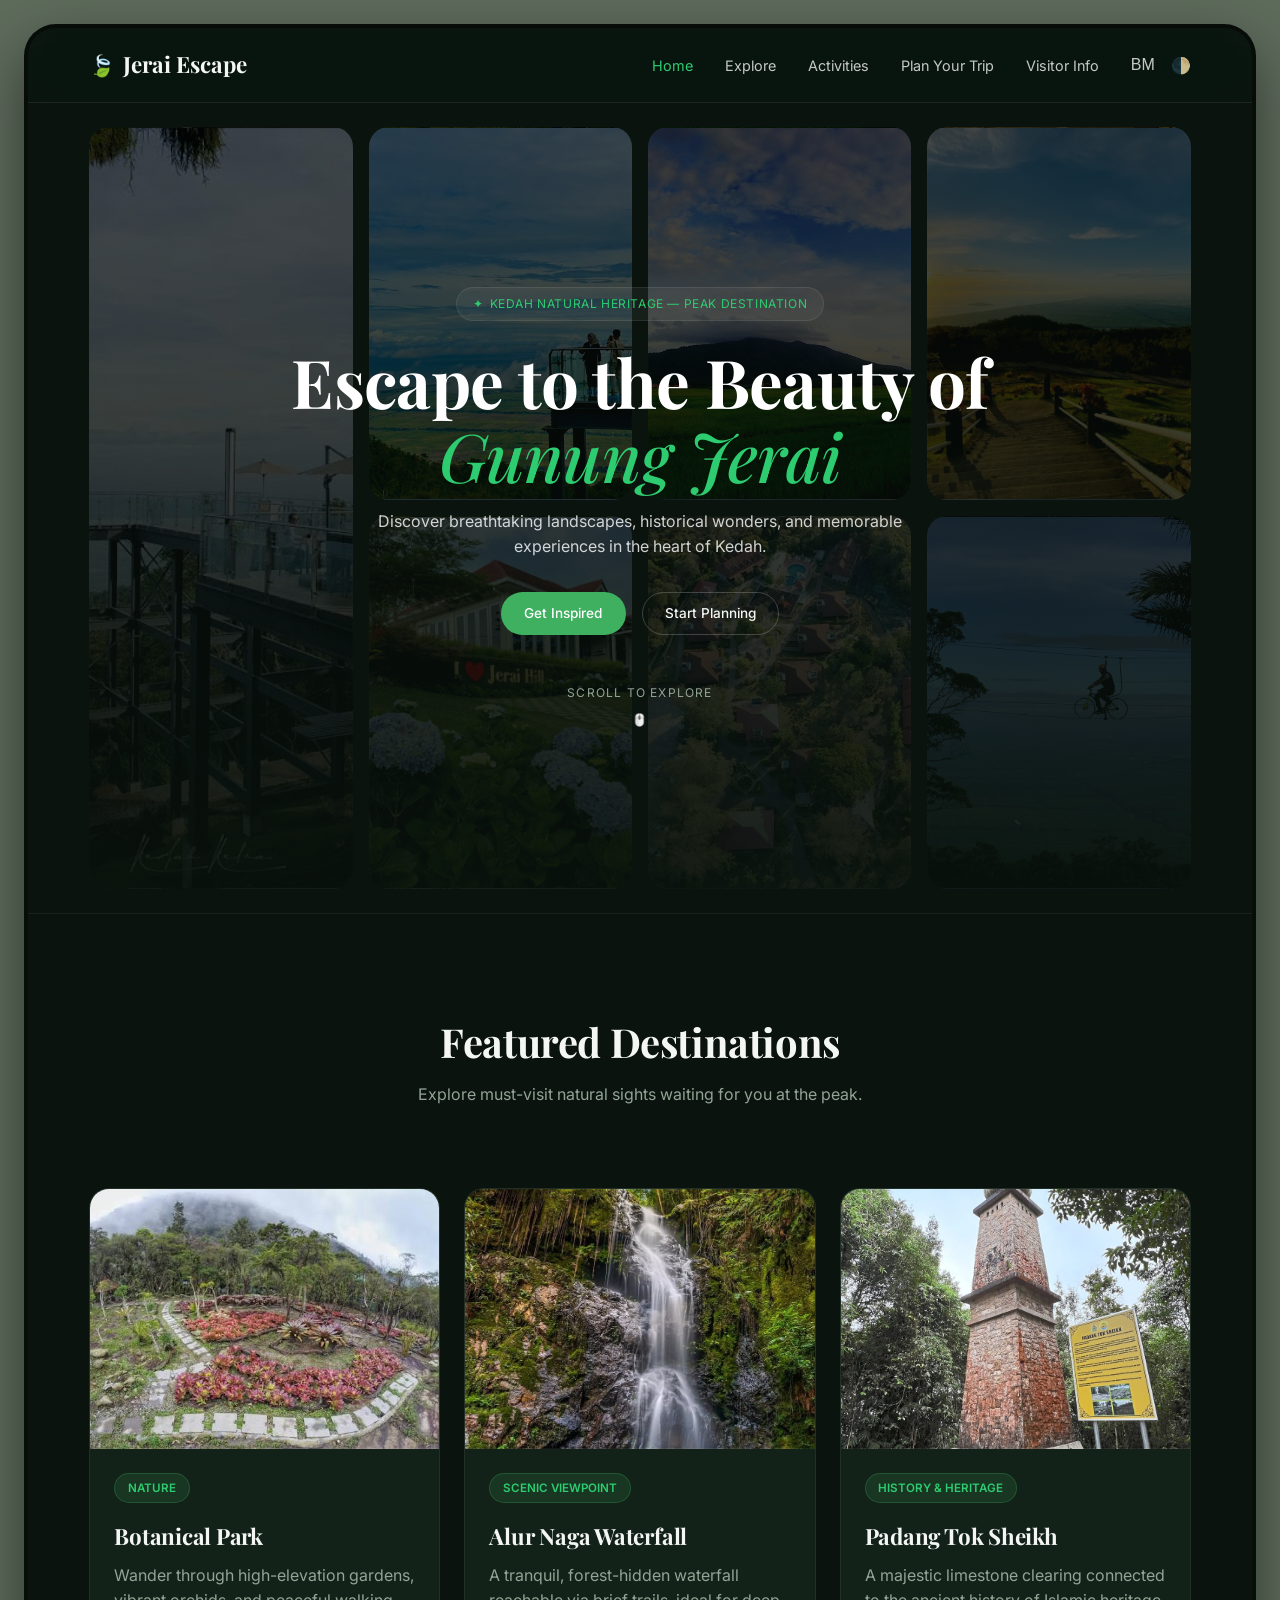
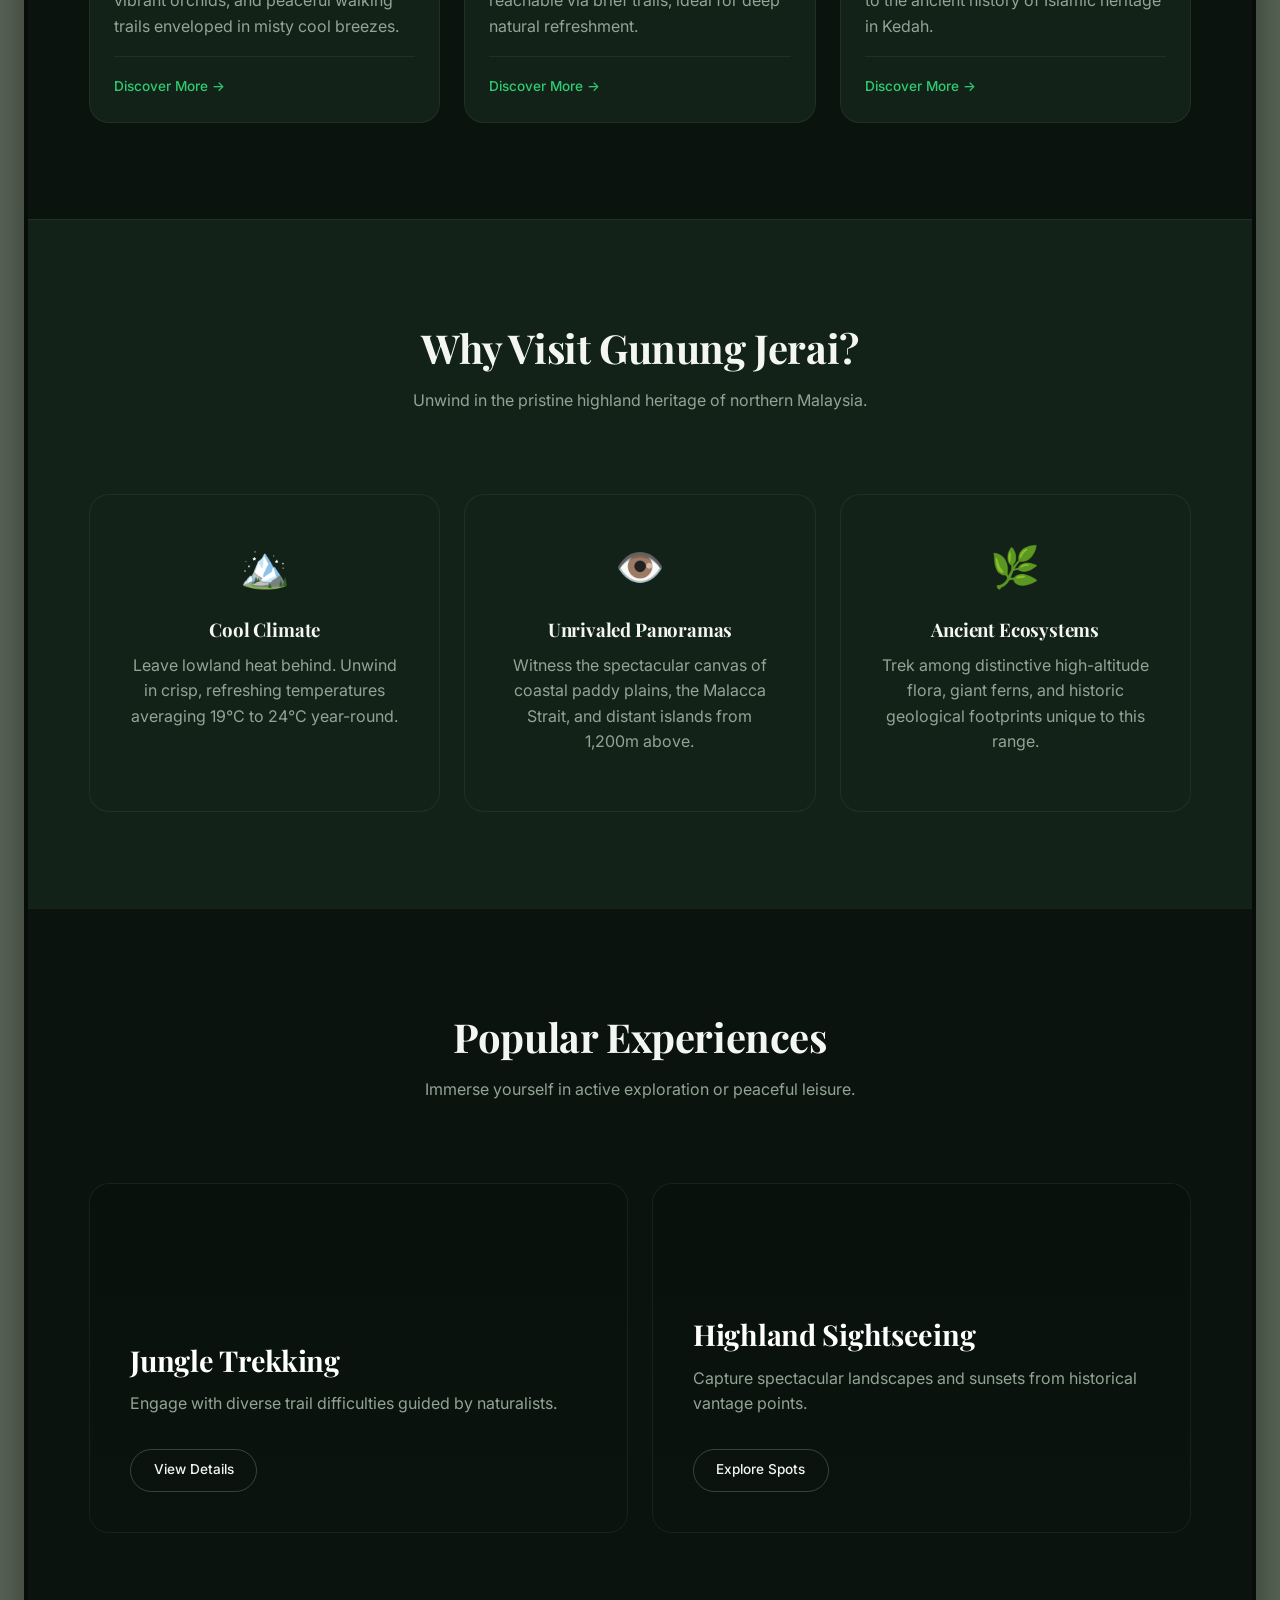
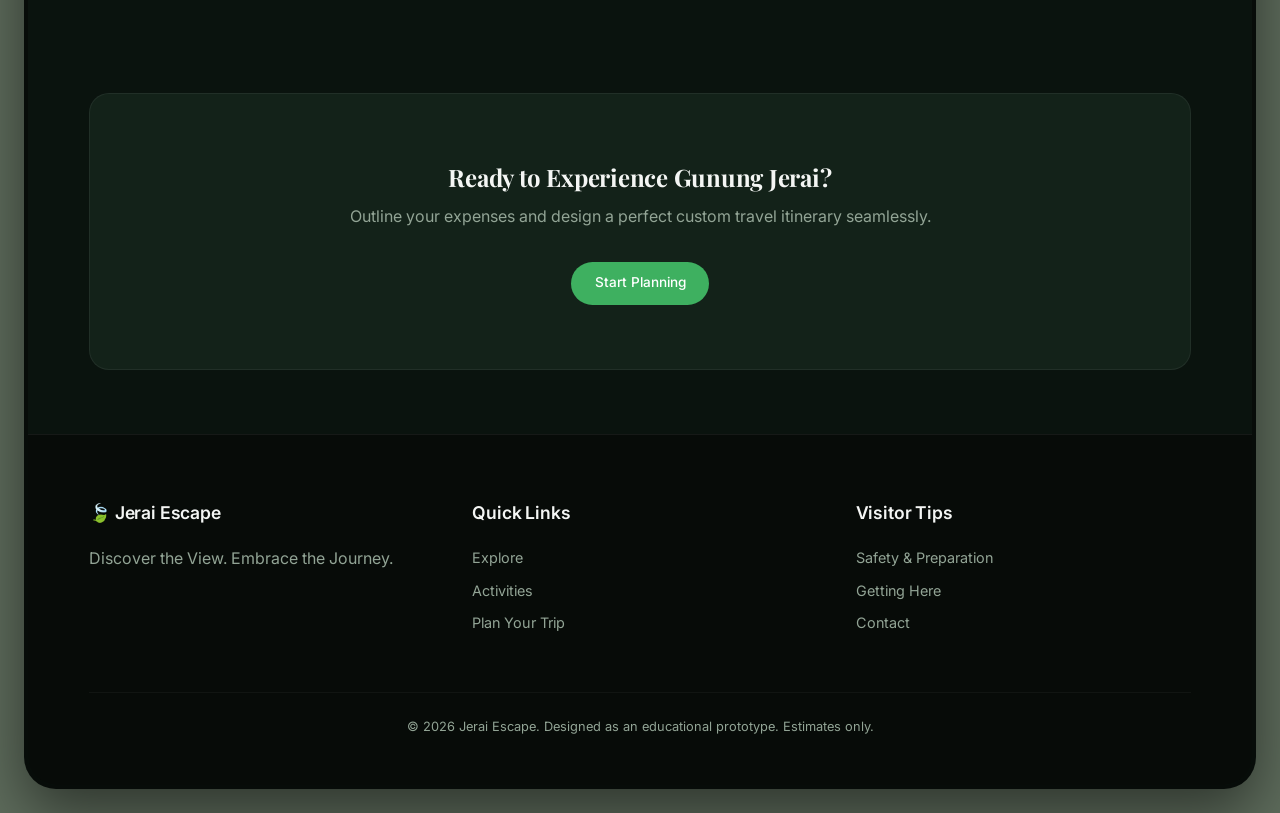
==== commit 6186f93d: "Update image filename in card component" ====
--- a/index.html
+++ b/index.html
@@ -73,7 +73,7 @@
         
         <div class="grid grid-3">
           <article class="card">
-            <div class="card-image" style="background-image: url('assets/images/GunungJeraiBotanicalPark.jpeg');"></div>
+            <div class="card-image" style="background-image: url('assets/images/GunungJeraiBotanicalPark.jpg');"></div>
             <div class="card-content">
               <span class="badge">Nature</span>
               <h3>Botanical Park</h3>
